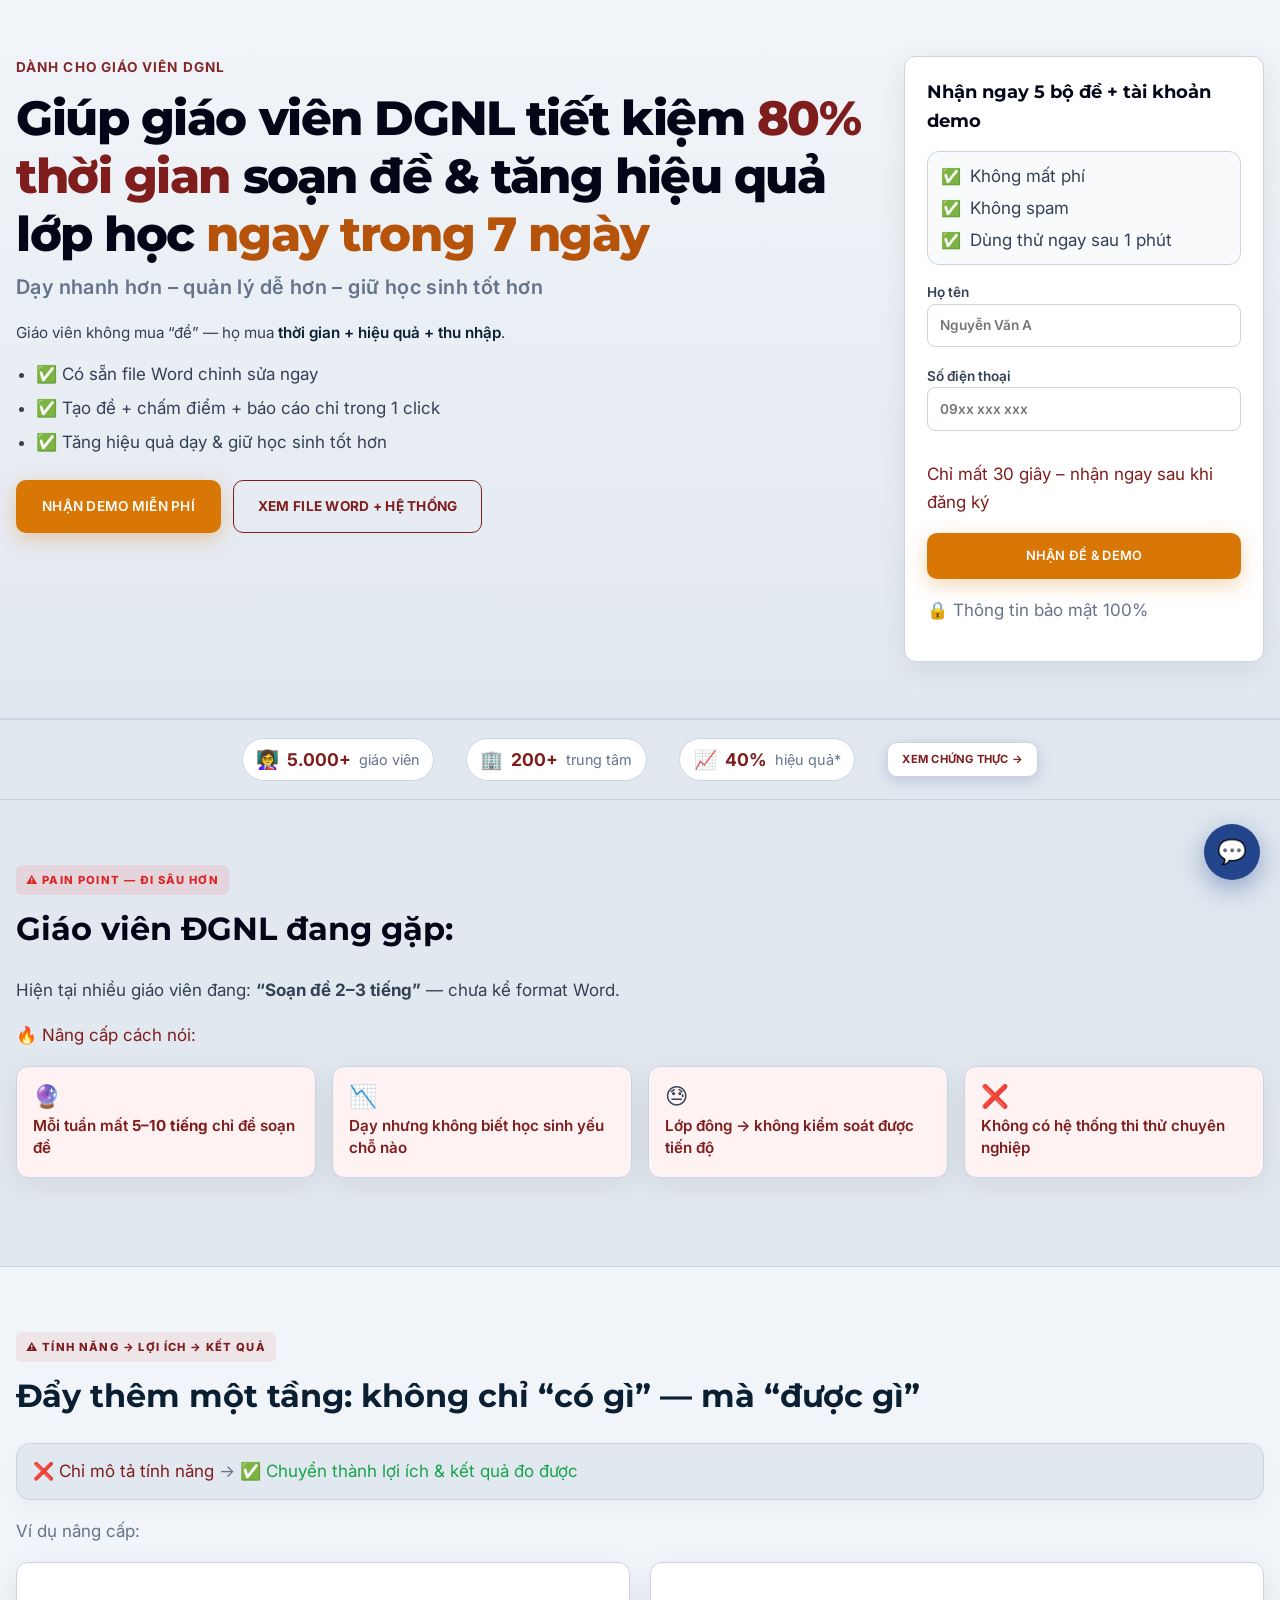
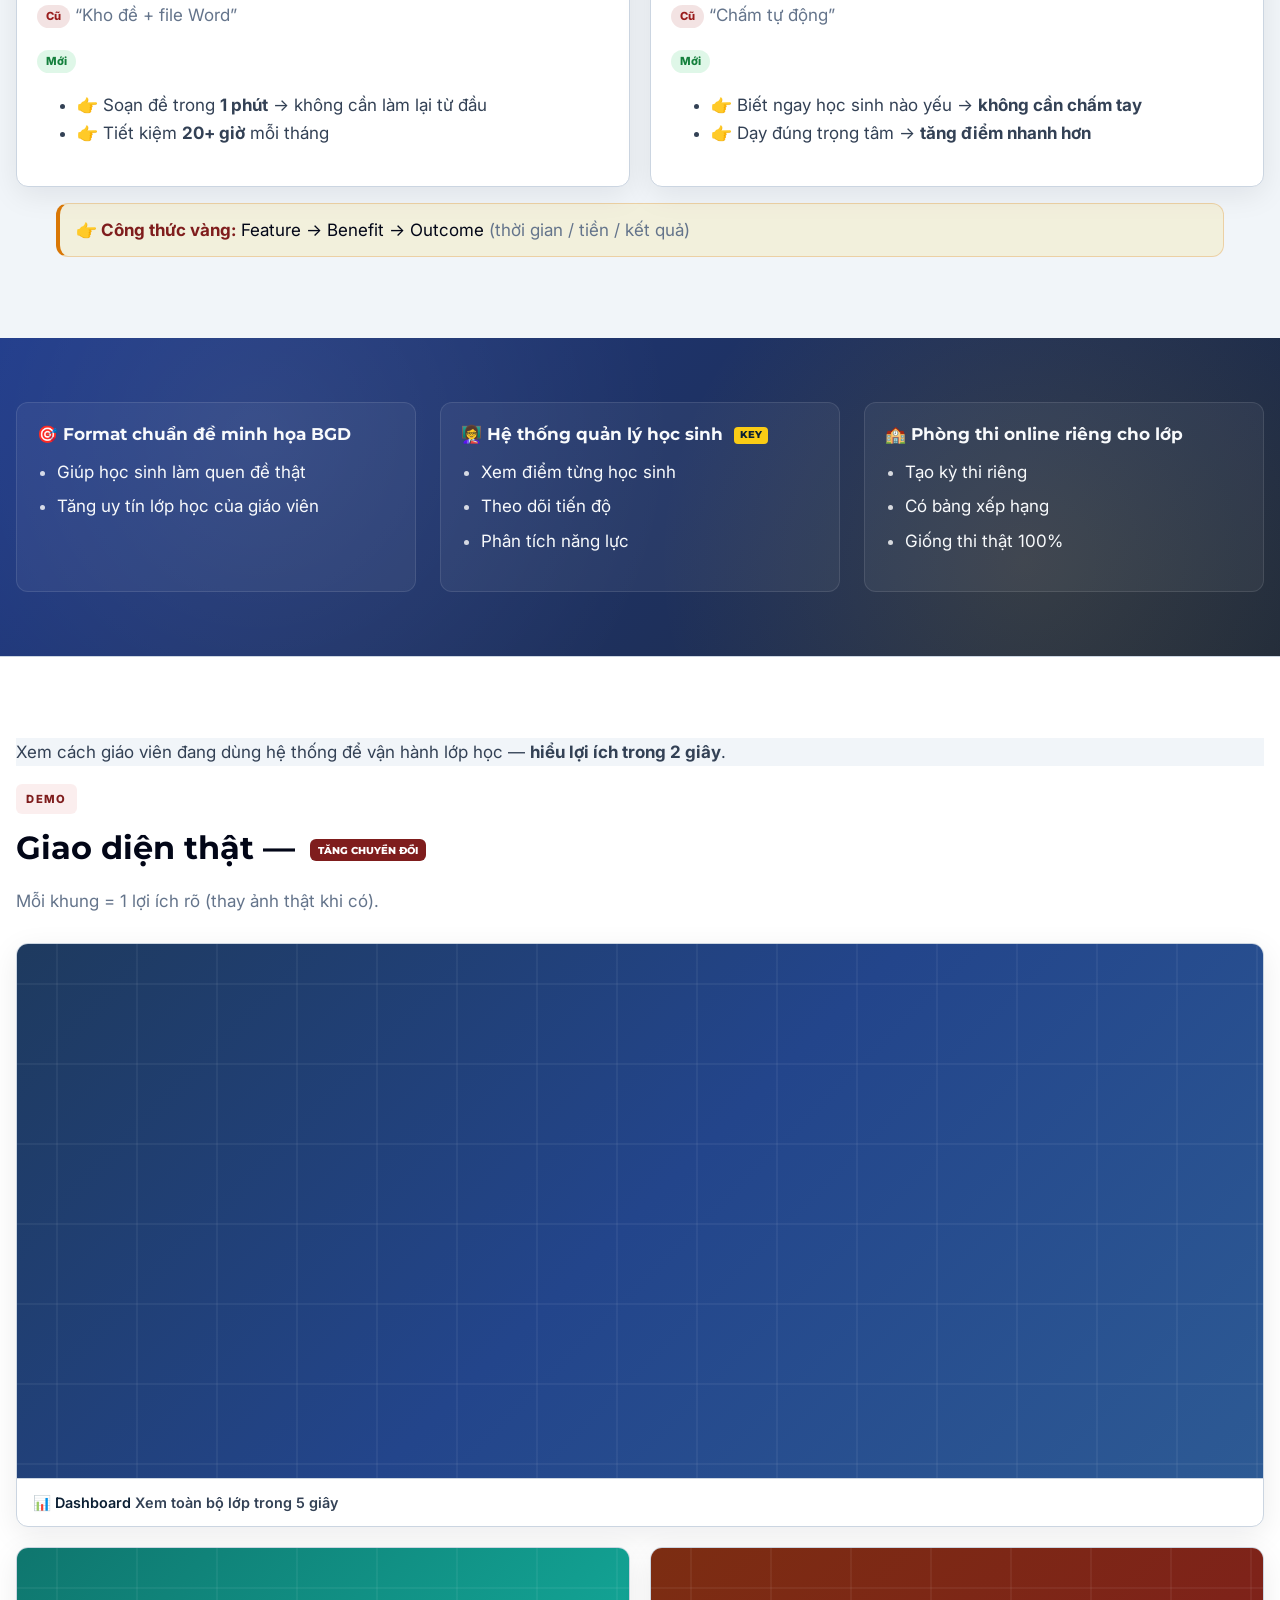
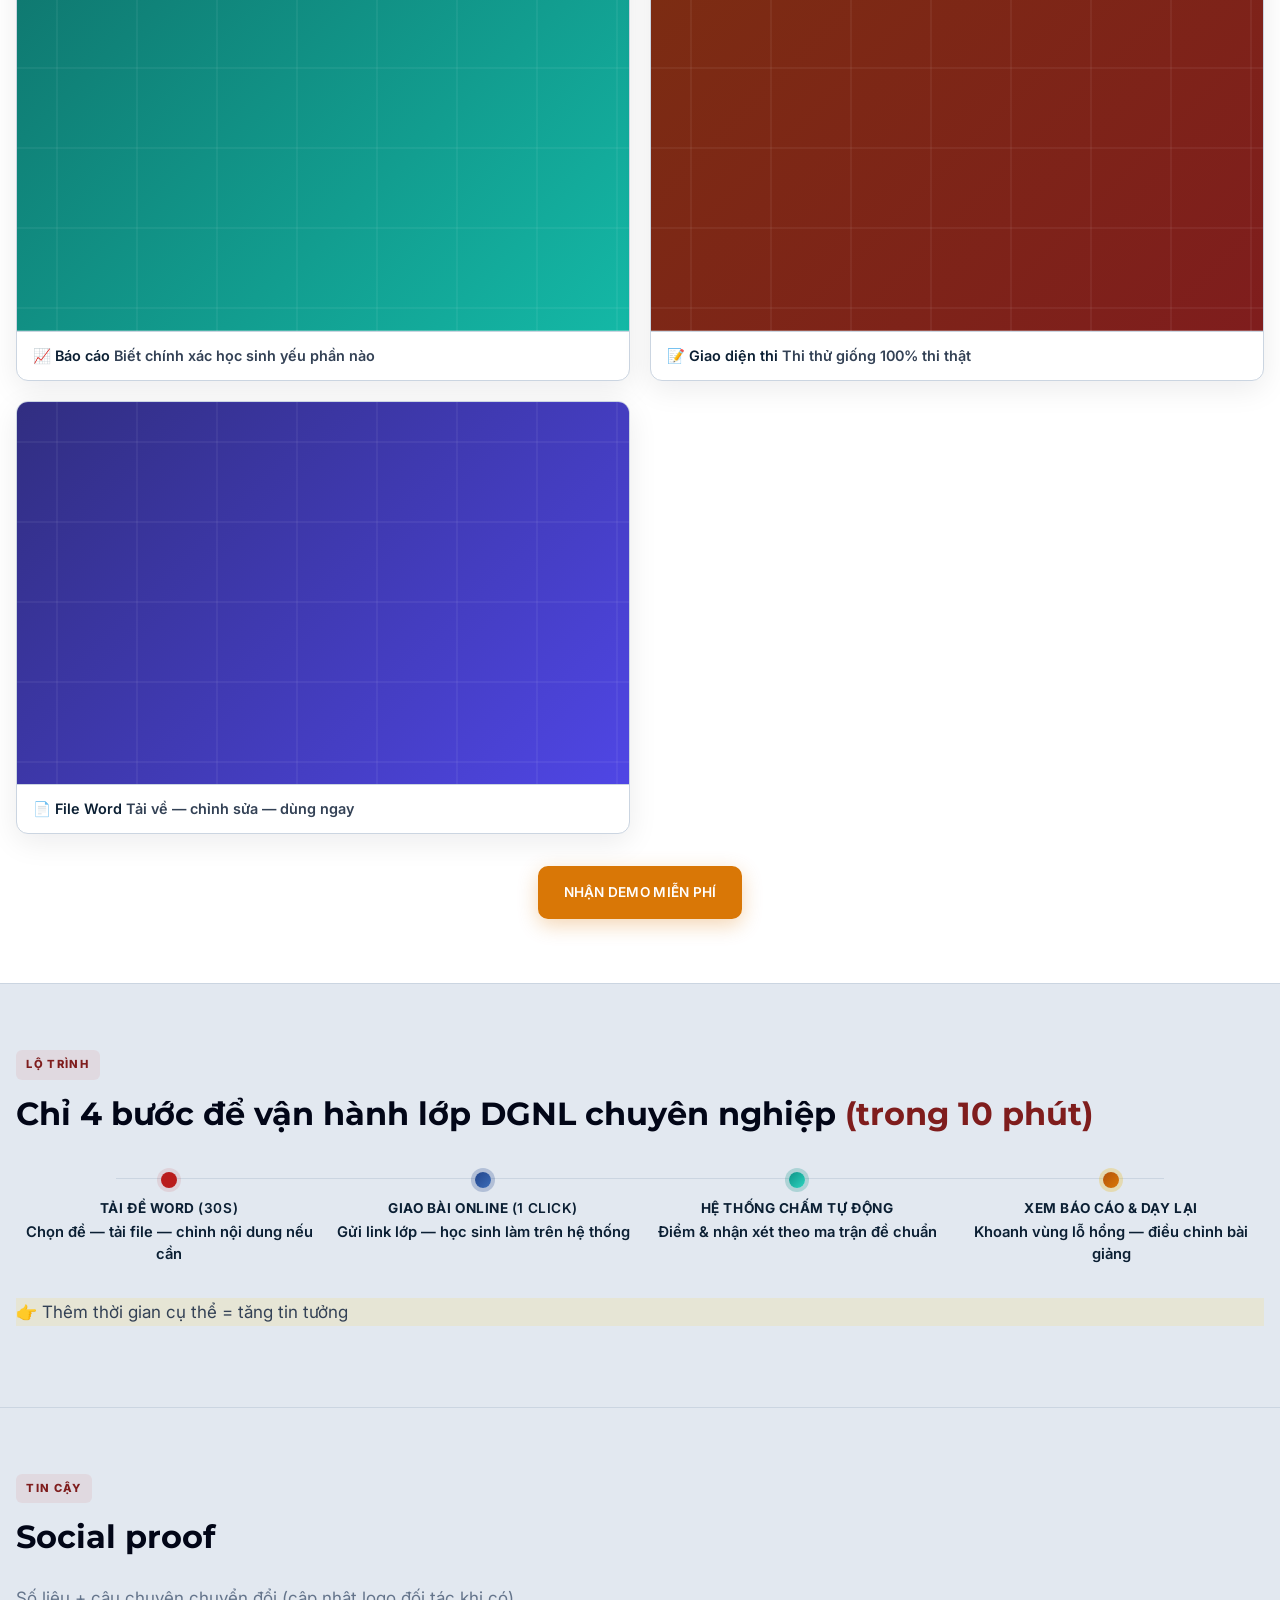
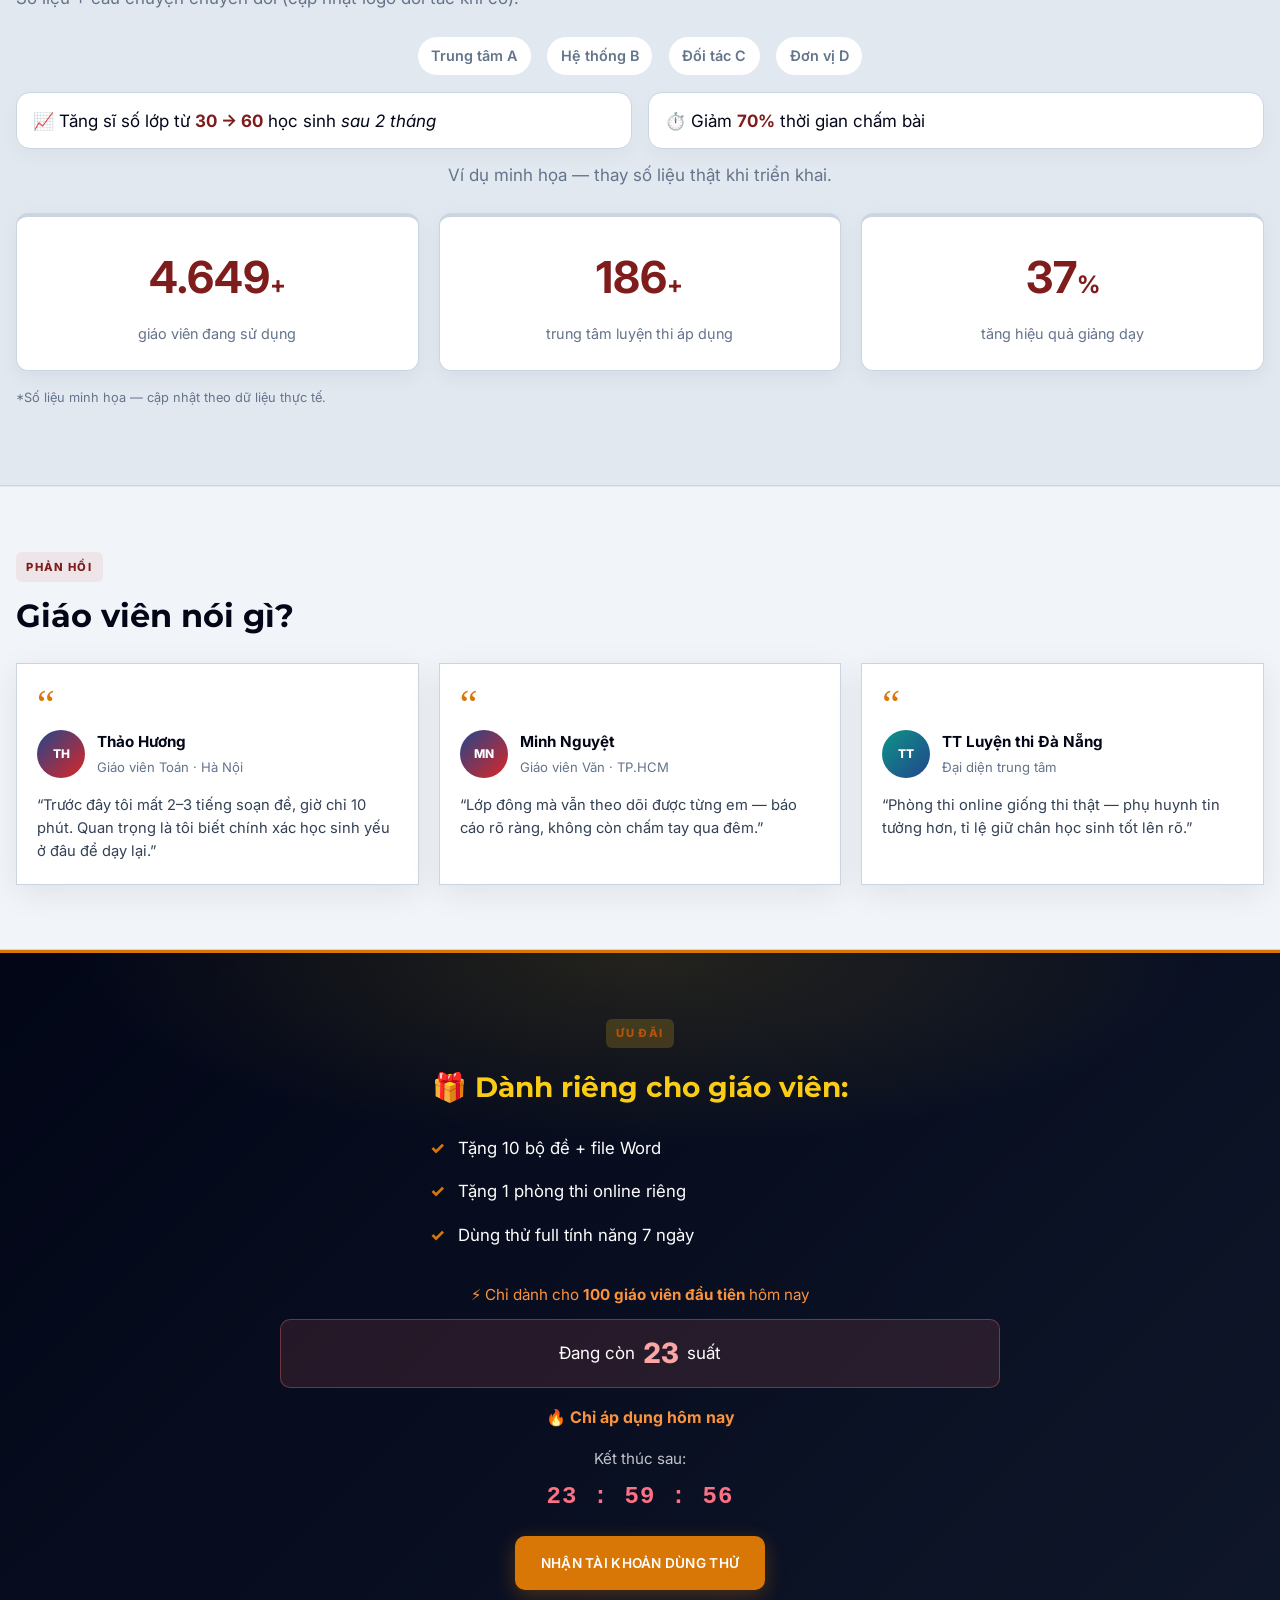
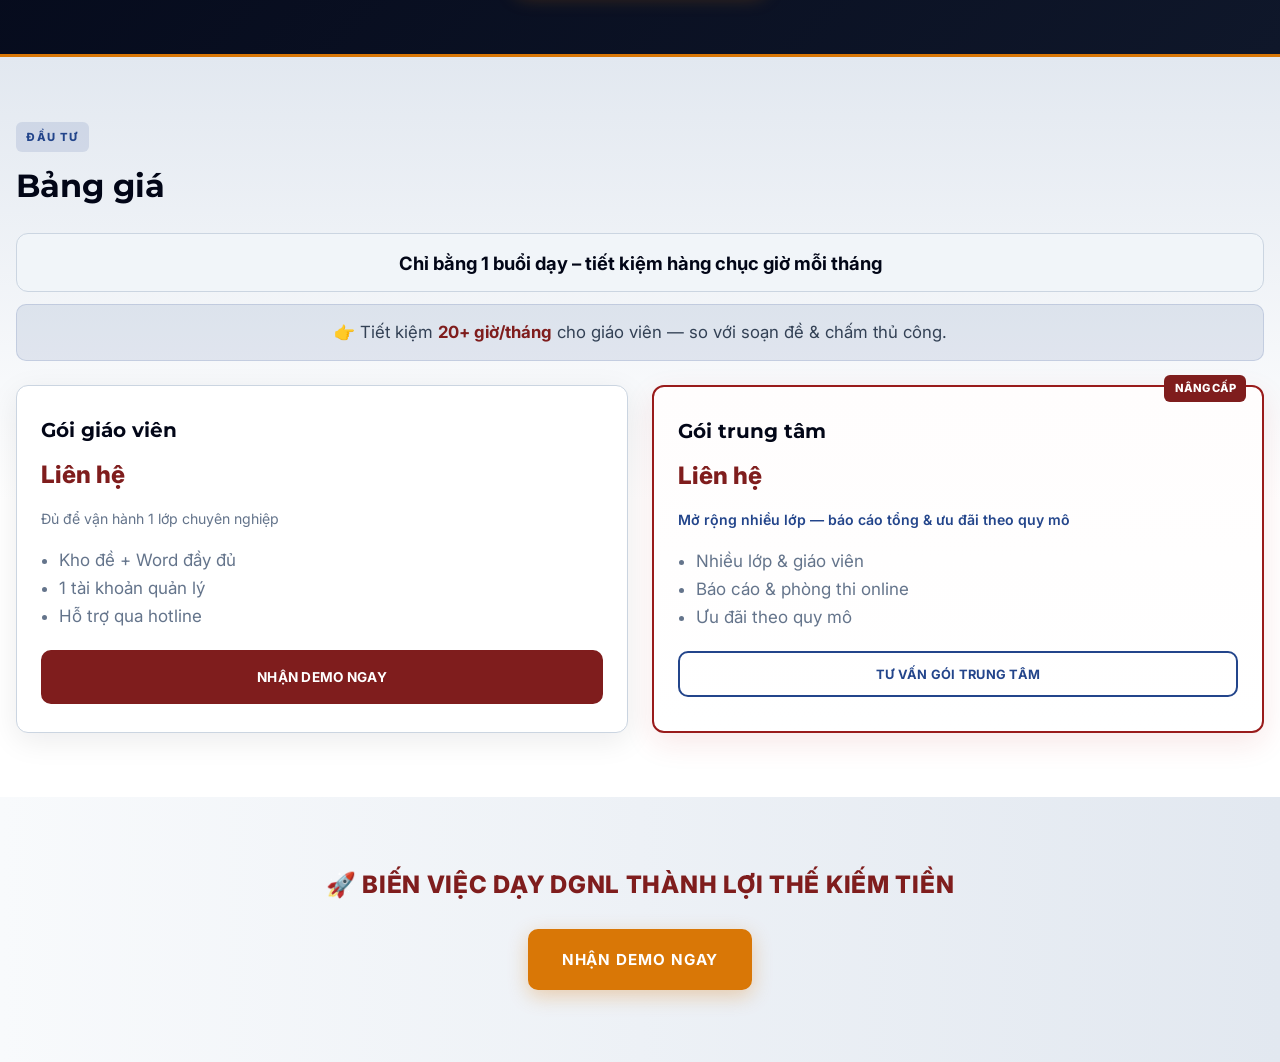
==== index.html @ 39d1b75c "first commit" ====
<!DOCTYPE html>
<html lang="vi">
<head>
  <meta charset="UTF-8" />
  <meta name="viewport" content="width=device-width, initial-scale=1.0" />
  <title>DGNL Pro — Tiết kiệm 80% thời gian soạn đề &amp; quản lý lớp</title>
  <link rel="preconnect" href="https://fonts.googleapis.com" />
  <link rel="preconnect" href="https://fonts.gstatic.com" crossorigin />
  <link href="https://fonts.googleapis.com/css2?family=Inter:ital,opsz,wght@0,14..32,400;0,14..32,500;0,14..32,600;0,14..32,700;0,14..32,800;1,14..32,400&family=Montserrat:ital,wght@0,600;0,700;0,800;1,600&display=swap" rel="stylesheet" />
  <link rel="stylesheet" href="styles.css" />
</head>
<body>
  <a class="skip-link" href="#main">Bỏ qua điều hướng</a>

  <main id="main">
    <!-- 1. Hero — light, premium -->
    <section class="hero hero--light" id="hero" aria-labelledby="hero-title">
      <div class="container hero-grid">
        <div class="hero-copy">
          <p class="eyebrow eyebrow-brand">Dành cho giáo viên DGNL</p>
          <h1 id="hero-title" class="hero-title">Giúp giáo viên DGNL tiết kiệm <span class="hero-hl-red">80% thời gian</span> soạn đề &amp; tăng hiệu quả lớp học <span class="hero-hl-yellow">ngay trong 7 ngày</span></h1>
          <p class="hero-subtitle">Dạy nhanh hơn – quản lý dễ hơn – giữ học sinh tốt hơn</p>
          <p class="hero-principle">Giáo viên không mua “đề” — họ mua <strong>thời gian + hiệu quả + thu nhập</strong>.</p>
          <ul class="hero-list hero-list-check">
            <li><span class="hero-li-ico" aria-hidden="true">✅</span> Có sẵn file Word chỉnh sửa ngay</li>
            <li><span class="hero-li-ico" aria-hidden="true">✅</span> Tạo đề + chấm điểm + báo cáo chỉ trong 1 click</li>
            <li><span class="hero-li-ico" aria-hidden="true">✅</span> Tăng hiệu quả dạy &amp; giữ học sinh tốt hơn</li>
          </ul>
          <div class="hero-cta">
            <button type="button" class="btn btn-cta-yellow btn-lg" data-open-modal>Nhận demo miễn phí</button>
            <a href="#demo" class="btn btn-outline-red btn-lg">Xem file Word + hệ thống</a>
          </div>
        </div>
        <aside class="hero-card hero-card-light" aria-label="Đăng ký nhận đề &amp; demo">
          <h2 class="hero-card-title">Nhận ngay 5 bộ đề + tài khoản demo</h2>
          <ul class="hero-form-trust" aria-label="Cam kết">
            <li><span aria-hidden="true">✅</span> Không mất phí</li>
            <li><span aria-hidden="true">✅</span> Không spam</li>
            <li><span aria-hidden="true">✅</span> Dùng thử ngay sau 1 phút</li>
          </ul>
          <form class="hero-form" id="heroForm">
            <label>Họ tên<input type="text" name="name" required placeholder="Nguyễn Văn A" autocomplete="name" /></label>
            <label>Số điện thoại<input type="tel" name="phone" required placeholder="09xx xxx xxx" autocomplete="tel" /></label>
            <p class="hero-form-micro">Chỉ mất 30 giây – nhận ngay sau khi đăng ký</p>
            <button type="submit" class="btn btn-cta-yellow btn-block">Nhận đề &amp; demo</button>
            <p class="hero-form-privacy"><span class="hero-lock" aria-hidden="true">🔒</span> Thông tin bảo mật 100%</p>
          </form>
        </aside>
      </div>
    </section>

    <!-- Stats bar -->
    <div class="stats-strip stats-strip-rich stats-strip--light">
      <div class="container stats-strip-inner">
        <div class="stats-strip-item"><span class="stats-ico" aria-hidden="true">👩‍🏫</span><strong>5.000+</strong> giáo viên</div>
        <div class="stats-strip-item"><span class="stats-ico" aria-hidden="true">🏢</span><strong>200+</strong> trung tâm</div>
        <div class="stats-strip-item"><span class="stats-ico" aria-hidden="true">📈</span><strong>40%</strong> hiệu quả*</div>
        <a href="#social" class="btn btn-sm btn-stats-cta">Xem chứng thực →</a>
      </div>
    </div>

    <!-- 2. Pain -->
    <section class="section section-pain section-pain--light" id="pain">
      <div class="container">
        <header class="section-head" data-reveal>
          <span class="section-kicker kicker-danger-light">⚠️ Pain point — đi sâu hơn</span>
          <h2 class="section-title">Giáo viên ĐGNL đang gặp:</h2>
        </header>
        <p class="pain-lead" data-reveal>Hiện tại nhiều giáo viên đang: <strong>“Soạn đề 2–3 tiếng”</strong> — chưa kể format Word.</p>
        <p class="pain-upgrade" data-reveal><span aria-hidden="true">🔥</span> Nâng cấp cách nói:</p>
        <div class="pain-grid">
          <article class="pain-card pain-card--warn" data-reveal>
            <span class="pain-emoji" aria-hidden="true">🔮</span>
            <p>Mỗi tuần mất <strong>5–10 tiếng</strong> chỉ để soạn đề</p>
          </article>
          <article class="pain-card pain-card--warn" data-reveal>
            <span class="pain-emoji" aria-hidden="true">📉</span>
            <p>Dạy nhưng không biết học sinh yếu chỗ nào</p>
          </article>
          <article class="pain-card pain-card--warn" data-reveal>
            <span class="pain-emoji" aria-hidden="true">😓</span>
            <p>Lớp đông → không kiểm soát được tiến độ</p>
          </article>
          <article class="pain-card pain-card--warn" data-reveal>
            <span class="pain-emoji" aria-hidden="true">❌</span>
            <p>Không có hệ thống thi thử chuyên nghiệp</p>
          </article>
        </div>
      </div>
    </section>

    <!-- 3. Solution — Feature → Benefit -->
    <section class="section section-solution section-solution--light" id="solution">
      <div class="container">
        <header class="section-head" data-reveal>
          <span class="section-kicker kicker-brand">⚠️ Tính năng → lợi ích → kết quả</span>
          <h2 class="section-title">Đẩy thêm một tầng: không chỉ “có gì” — mà “được gì”</h2>
        </header>
        <p class="mindset-bar" data-reveal>
          <span class="mindset-bad">❌ Chỉ mô tả tính năng</span>
          <span class="mindset-arrow">→</span>
          <span class="mindset-good">✅ Chuyển thành lợi ích &amp; kết quả đo được</span>
        </p>
        <p class="compare-examples-label" data-reveal>Ví dụ nâng cấp:</p>
        <div class="compare-grid">
          <article class="compare-card" data-reveal>
            <p class="compare-old"><span class="compare-tag">Cũ</span> “Kho đề + file Word”</p>
            <div class="compare-new-block">
              <p class="compare-new-title"><span class="compare-tag compare-tag--new">Mới</span></p>
              <ul class="compare-benefits">
                <li><span aria-hidden="true">👉</span> Soạn đề trong <strong>1 phút</strong> → không cần làm lại từ đầu</li>
                <li><span aria-hidden="true">👉</span> Tiết kiệm <strong>20+ giờ</strong> mỗi tháng</li>
              </ul>
            </div>
          </article>
          <article class="compare-card" data-reveal>
            <p class="compare-old"><span class="compare-tag">Cũ</span> “Chấm tự động”</p>
            <div class="compare-new-block">
              <p class="compare-new-title"><span class="compare-tag compare-tag--new">Mới</span></p>
              <ul class="compare-benefits">
                <li><span aria-hidden="true">👉</span> Biết ngay học sinh nào yếu → <strong>không cần chấm tay</strong></li>
                <li><span aria-hidden="true">👉</span> Dạy đúng trọng tâm → <strong>tăng điểm nhanh hơn</strong></li>
              </ul>
            </div>
          </article>
        </div>
        <blockquote class="golden-formula" data-reveal>
          <span class="golden-formula-label">👉 Công thức vàng:</span>
          Feature → Benefit → Outcome <span class="golden-formula-sub">(thời gian / tiền / kết quả)</span>
        </blockquote>
      </div>
    </section>

    <!-- Format BGD + Quản lý + Phòng thi -->
    <section class="section section-dark section-dark-mesh">
      <div class="container">
        <div class="three-col">
          <article class="info-block">
            <h2 class="info-block-title">🎯 Format chuẩn đề minh họa BGD</h2>
            <ul class="bullet-list bullet-light">
              <li>Giúp học sinh làm quen đề thật</li>
              <li>Tăng uy tín lớp học của giáo viên</li>
            </ul>
          </article>
          <article class="info-block info-block-key">
            <h2 class="info-block-title">👩‍🏫 Hệ thống quản lý học sinh <span class="badge">KEY</span></h2>
            <ul class="bullet-list bullet-light">
              <li>Xem điểm từng học sinh</li>
              <li>Theo dõi tiến độ</li>
              <li>Phân tích năng lực</li>
            </ul>
          </article>
          <article class="info-block">
            <h2 class="info-block-title">🏫 Phòng thi online riêng cho lớp</h2>
            <ul class="bullet-list bullet-light">
              <li>Tạo kỳ thi riêng</li>
              <li>Có bảng xếp hạng</li>
              <li>Giống thi thật 100%</li>
            </ul>
          </article>
        </div>
      </div>
    </section>

    <!-- Demo -->
    <section class="section section-demo section-demo--light" id="demo">
      <div class="container">
        <p class="demo-hook" data-reveal>Xem cách giáo viên đang dùng hệ thống để vận hành lớp học — <strong>hiểu lợi ích trong 2 giây</strong>.</p>
        <header class="section-head section-head-inline" data-reveal>
          <div>
            <span class="section-kicker kicker-brand">Demo</span>
            <h2 class="section-title">Giao diện thật — <span class="tag-important">Tăng chuyển đổi</span></h2>
            <p class="section-sub">Mỗi khung = 1 lợi ích rõ (thay ảnh thật khi có).</p>
          </div>
        </header>
        <div class="demo-grid demo-bento">
          <figure class="demo-figure demo-figure-wide" data-reveal>
            <div class="demo-placeholder demo-ph-1" role="img" aria-label="Dashboard"></div>
            <figcaption class="demo-cap">
              <span class="demo-cap-ico" aria-hidden="true">📊</span>
              <span class="demo-cap-title">Dashboard</span>
              <span class="demo-cap-desc">Xem toàn bộ lớp trong 5 giây</span>
            </figcaption>
          </figure>
          <figure class="demo-figure" data-reveal>
            <div class="demo-placeholder demo-ph-2" role="img" aria-label="Báo cáo"></div>
            <figcaption class="demo-cap">
              <span class="demo-cap-ico" aria-hidden="true">📈</span>
              <span class="demo-cap-title">Báo cáo</span>
              <span class="demo-cap-desc">Biết chính xác học sinh yếu phần nào</span>
            </figcaption>
          </figure>
          <figure class="demo-figure" data-reveal>
            <div class="demo-placeholder demo-ph-3" role="img" aria-label="Giao diện thi"></div>
            <figcaption class="demo-cap">
              <span class="demo-cap-ico" aria-hidden="true">📝</span>
              <span class="demo-cap-title">Giao diện thi</span>
              <span class="demo-cap-desc">Thi thử giống 100% thi thật</span>
            </figcaption>
          </figure>
          <figure class="demo-figure" data-reveal>
            <div class="demo-placeholder demo-ph-4" role="img" aria-label="File Word"></div>
            <figcaption class="demo-cap">
              <span class="demo-cap-ico" aria-hidden="true">📄</span>
              <span class="demo-cap-title">File Word</span>
              <span class="demo-cap-desc">Tải về — chỉnh sửa — dùng ngay</span>
            </figcaption>
          </figure>
        </div>
        <div class="section-cta-row">
          <button type="button" class="btn btn-cta-yellow btn-lg" data-open-modal>Nhận demo miễn phí</button>
        </div>
      </div>
    </section>

    <!-- Use case -->
    <section class="section section-usecase section-usecase--light" id="use-case">
      <div class="container">
        <header class="section-head" data-reveal>
          <span class="section-kicker kicker-brand">Lộ trình</span>
          <h2 class="section-title">Chỉ 4 bước để vận hành lớp DGNL chuyên nghiệp <span class="title-time">(trong 10 phút)</span></h2>
        </header>
        <div class="timeline timeline--compact" role="list">
          <div class="timeline-step" data-reveal>
            <span class="timeline-dot"></span>
            <div class="timeline-body">
              <strong>Tải đề Word <span class="time-badge">(30s)</span></strong>
              <span>Chọn đề — tải file — chỉnh nội dung nếu cần</span>
            </div>
          </div>
          <div class="timeline-step" data-reveal>
            <span class="timeline-dot"></span>
            <div class="timeline-body">
              <strong>Giao bài online <span class="time-badge">(1 click)</span></strong>
              <span>Gửi link lớp — học sinh làm trên hệ thống</span>
            </div>
          </div>
          <div class="timeline-step" data-reveal>
            <span class="timeline-dot"></span>
            <div class="timeline-body">
              <strong>Hệ thống chấm tự động</strong>
              <span>Điểm &amp; nhận xét theo ma trận đề chuẩn</span>
            </div>
          </div>
          <div class="timeline-step" data-reveal>
            <span class="timeline-dot"></span>
            <div class="timeline-body">
              <strong>Xem báo cáo &amp; dạy lại</strong>
              <span>Khoanh vùng lỗ hổng — điều chỉnh bài giảng</span>
            </div>
          </div>
        </div>
        <p class="usecase-tip" data-reveal><span aria-hidden="true">👉</span> Thêm thời gian cụ thể = tăng tin tưởng</p>
      </div>
    </section>

    <!-- Social proof -->
    <section class="section section-social section-social--light" id="social">
      <div class="container">
        <header class="section-head" data-reveal>
          <span class="section-kicker kicker-brand">Tin cậy</span>
          <h2 class="section-title">Social proof</h2>
        </header>
        <p class="section-sub" data-reveal>Số liệu + câu chuyện chuyển đổi (cập nhật logo đối tác khi có).</p>

        <div class="logo-strip" data-reveal aria-label="Đối tác minh họa">
          <span class="logo-pill">Trung tâm A</span>
          <span class="logo-pill">Hệ thống B</span>
          <span class="logo-pill">Đối tác C</span>
          <span class="logo-pill">Đơn vị D</span>
        </div>

        <div class="case-study-grid" data-reveal>
          <div class="case-study case-study--accent">
            <p class="case-study-main"><span aria-hidden="true">📈</span> Tăng sĩ số lớp từ <strong>30 → 60</strong> học sinh <em>sau 2 tháng</em></p>
          </div>
          <div class="case-study case-study--accent">
            <p class="case-study-main"><span aria-hidden="true">⏱️</span> Giảm <strong>70%</strong> thời gian chấm bài</p>
          </div>
        </div>
        <p class="case-study-sub case-study-sub--solo">Ví dụ minh họa — thay số liệu thật khi triển khai.</p>

        <div class="stat-cards">
          <div class="stat-card stat-card-a" data-reveal>
            <span class="stat-number" data-count="5000">0</span><span class="stat-suffix">+</span>
            <p>giáo viên đang sử dụng</p>
          </div>
          <div class="stat-card stat-card-b" data-reveal>
            <span class="stat-number" data-count="200">0</span><span class="stat-suffix">+</span>
            <p>trung tâm luyện thi áp dụng</p>
          </div>
          <div class="stat-card stat-card-c" data-reveal>
            <span class="stat-number" data-count="40">0</span><span class="stat-suffix">%</span>
            <p>tăng hiệu quả giảng dạy</p>
          </div>
        </div>
        <p class="fine-print">*Số liệu minh họa — cập nhật theo dữ liệu thực tế.</p>
      </div>
    </section>

    <!-- Testimonials -->
    <section class="section section-testimonial section-testimonial--light" id="testimonials" aria-labelledby="testimonial-heading">
      <div class="container">
        <header class="section-head" data-reveal>
          <span class="section-kicker kicker-brand">Phản hồi</span>
          <h2 class="section-title" id="testimonial-heading">Giáo viên nói gì?</h2>
        </header>
        <div class="testimonial-grid">
          <blockquote class="testimonial-card" data-reveal>
            <div class="testimonial-head">
              <div class="testimonial-avatar" aria-hidden="true">TH</div>
              <div>
                <cite class="testimonial-name">Thảo Hương</cite>
                <p class="testimonial-meta">Giáo viên Toán · Hà Nội</p>
              </div>
            </div>
            <p class="testimonial-quote">“Trước đây tôi mất 2–3 tiếng soạn đề, giờ chỉ 10 phút. Quan trọng là tôi biết chính xác học sinh yếu ở đâu để dạy lại.”</p>
          </blockquote>
          <blockquote class="testimonial-card" data-reveal>
            <div class="testimonial-head">
              <div class="testimonial-avatar" aria-hidden="true">MN</div>
              <div>
                <cite class="testimonial-name">Minh Nguyệt</cite>
                <p class="testimonial-meta">Giáo viên Văn · TP.HCM</p>
              </div>
            </div>
            <p class="testimonial-quote">“Lớp đông mà vẫn theo dõi được từng em — báo cáo rõ ràng, không còn chấm tay qua đêm.”</p>
          </blockquote>
          <blockquote class="testimonial-card" data-reveal>
            <div class="testimonial-head">
              <div class="testimonial-avatar testimonial-avatar--org" aria-hidden="true">TT</div>
              <div>
                <cite class="testimonial-name">TT Luyện thi Đà Nẵng</cite>
                <p class="testimonial-meta">Đại diện trung tâm</p>
              </div>
            </div>
            <p class="testimonial-quote">“Phòng thi online giống thi thật — phụ huynh tin tưởng hơn, tỉ lệ giữ chân học sinh tốt lên rõ.”</p>
          </blockquote>
        </div>
      </div>
    </section>

    <!-- Offer -->
    <section class="section offer-block offer-block--contrast" id="offer">
      <div class="container narrow">
        <header class="section-head section-head-center" data-reveal>
          <span class="section-kicker kicker-gold">Ưu đãi</span>
        </header>
        <h2 class="offer-title">🎁 Dành riêng cho giáo viên:</h2>
        <ul class="offer-list">
          <li>Tặng 10 bộ đề + file Word</li>
          <li>Tặng 1 phòng thi online riêng</li>
          <li>Dùng thử full tính năng 7 ngày</li>
        </ul>
        <p class="offer-scarcity" data-reveal><span aria-hidden="true">⚡</span> Chỉ dành cho <strong>100 giáo viên đầu tiên</strong> hôm nay</p>
        <div class="offer-slots" data-reveal>
          <span class="offer-slots-label">Đang còn</span>
          <span class="offer-slots-num" id="offerSlots">23</span>
          <span class="offer-slots-label">suất</span>
        </div>
        <p class="offer-urgent" data-reveal><span aria-hidden="true">🔥</span> Chỉ áp dụng hôm nay</p>
        <div class="countdown" aria-live="polite">
          <span class="countdown-label">Kết thúc sau:</span>
          <span class="countdown-digits" id="countdown">-- : -- : --</span>
        </div>
        <button type="button" class="btn btn-cta-yellow btn-lg" data-open-modal>Nhận tài khoản dùng thử</button>
      </div>
    </section>

    <!-- Pricing -->
    <section class="section section-pricing" id="pricing">
      <div class="container">
        <header class="section-head" data-reveal>
          <span class="section-kicker kicker-blue">Đầu tư</span>
          <h2 class="section-title">Bảng giá</h2>
        </header>
        <p class="pricing-promo" data-reveal>Chỉ bằng <strong>1 buổi dạy</strong> – tiết kiệm <strong>hàng chục giờ</strong> mỗi tháng</p>
        <p class="pricing-value-prop" data-reveal><span aria-hidden="true">👉</span> Tiết kiệm <strong>20+ giờ/tháng</strong> cho giáo viên — so với soạn đề &amp; chấm thủ công.</p>
        <div class="pricing-grid">
          <article class="pricing-card pricing-card-teacher" data-reveal>
            <h3>Gói giáo viên</h3>
            <p class="pricing-price">Liên hệ</p>
            <p class="pricing-hint">Đủ để vận hành 1 lớp chuyên nghiệp</p>
            <ul class="pricing-features">
              <li>Kho đề + Word đầy đủ</li>
              <li>1 tài khoản quản lý</li>
              <li>Hỗ trợ qua hotline</li>
            </ul>
            <button type="button" class="btn btn-primary btn-block btn-pricing-cta" data-open-modal>Nhận demo ngay</button>
          </article>
          <article class="pricing-card pricing-card-featured" data-reveal>
            <span class="pricing-badge">Nâng cấp</span>
            <h3>Gói trung tâm</h3>
            <p class="pricing-price">Liên hệ</p>
            <p class="pricing-hint pricing-hint--upsell">Mở rộng nhiều lớp — báo cáo tổng &amp; ưu đãi theo quy mô</p>
            <ul class="pricing-features">
              <li>Nhiều lớp &amp; giáo viên</li>
              <li>Báo cáo &amp; phòng thi online</li>
              <li>Ưu đãi theo quy mô</li>
            </ul>
            <button type="button" class="btn btn-outline btn-block btn-pricing-upsell" data-open-modal>Tư vấn gói trung tâm</button>
          </article>
        </div>
      </div>
    </section>

    <!-- Final CTA -->
    <section class="section cta-final" id="cta-final">
      <div class="cta-final-inner">
        <div class="container narrow cta-final-content" data-reveal>
          <p class="cta-final-slogan">🚀 Biến việc dạy DGNL thành lợi thế kiếm tiền</p>
          <button type="button" class="btn btn-cta-final btn-xl" data-open-modal>Nhận demo ngay</button>
        </div>
      </div>
    </section>
  </main>

  <a href="#hero" class="fab-chat" aria-label="Chat hỗ trợ">💬</a>

  <!-- Modal -->
  <div class="modal-backdrop" id="modalBackdrop" hidden>
    <div class="modal" role="dialog" aria-modal="true" aria-labelledby="modalTitle">
      <button type="button" class="modal-close" id="modalClose" aria-label="Đóng">×</button>
      <h2 id="modalTitle">Đăng ký nhận demo</h2>
      <p class="modal-lead">Để lại thông tin — chúng tôi gửi tài khoản dùng thử &amp; 5 đề mẫu.</p>
      <form class="modal-form" id="modalForm">
        <label>Họ tên<input type="text" name="name" required /></label>
        <label>Số điện thoại<input type="tel" name="phone" required /></label>
        <label>Email<input type="email" name="email" autocomplete="email" /></label>
        <button type="submit" class="btn btn-primary btn-block">Gửi đăng ký</button>
      </form>
    </div>
  </div>

  <script src="script.js"></script>
  <noscript>
    <style>
      [data-reveal] { opacity: 1 !important; transform: none !important; }
    </style>
  </noscript>
</body>
</html>
---- styles.css ----
/* Light theme — bảng màu chuẩn */
:root {
  --red: #7f1d1d;
  --red-dark: #991b1b;
  --red-light: #dc2626;
  --red-accent: #dc2626;
  --blue: #23458b;
  --blue-dark: #1a3569;
  --gold: #d97706;
  --gold-dark: #b45309;
  --white: #ffffff;
  --bg: #ffffff;
  --bg-soft: #f1f5f9;
  --bg-alt: #e2e8f0;
  --border: #cbd5e1;
  --text-title: #020617;
  --text-body: #334155;
  --text-muted: #64748b;
  --gray-50: #f1f5f9;
  --gray-100: #cbd5e1;
  --gray-600: #64748b;
  --gray-800: #334155;
  --black: #0f172a;
  --green: #16a34a;
  --teal: #0d9488;
  --purple: #7c3aed;
  --container: min(1320px, 100% - 2rem);
  --font: "Inter", system-ui, sans-serif;
  --font-heading: "Montserrat", "Inter", system-ui, sans-serif;
  --radius: 12px;
  --shadow: 0 8px 30px rgba(2, 6, 23, 0.08);
  --shadow-lg: 0 20px 50px rgba(2, 6, 23, 0.12);
  --shadow-featured: 0 10px 30px rgba(185, 28, 28, 0.1);
}

*,
*::before,
*::after {
  box-sizing: border-box;
}

html {
  scroll-behavior: smooth;
}

body {
  margin: 0;
  font-family: var(--font);
  font-size: 1.0625rem;
  line-height: 1.65;
  color: var(--text-body);
  background-color: var(--bg-soft);
  background-image: linear-gradient(180deg, var(--bg) 0%, var(--bg-soft) 100%);
}

h1,
h2,
h3,
.hero-title,
.section-title {
  font-family: var(--font-heading);
  color: var(--text-title);
}

img {
  max-width: 100%;
  height: auto;
  display: block;
}

a {
  color: var(--blue);
}

.skip-link {
  position: absolute;
  left: -9999px;
  z-index: 9999;
  padding: 0.5rem 1rem;
  background: var(--white);
  color: var(--blue);
}

.skip-link:focus {
  left: 1rem;
  top: 1rem;
}

.container {
  width: var(--container);
  margin-inline: auto;
}

.narrow {
  max-width: 720px;
  margin-inline: auto;
}

.muted {
  color: var(--text-muted);
  font-weight: 400;
}

/* Header */
.site-header {
  position: sticky;
  top: 0;
  z-index: 100;
  background: rgba(245, 247, 250, 0.86);
  backdrop-filter: blur(12px);
  -webkit-backdrop-filter: blur(12px);
  border-bottom: 1px solid rgba(35, 69, 139, 0.08);
  box-shadow: 0 4px 24px rgba(15, 23, 42, 0.06);
}

.header-inner {
  display: flex;
  align-items: center;
  justify-content: space-between;
  gap: 1rem;
  padding: 0.75rem 0;
  flex-wrap: wrap;
}

.logo {
  font-weight: 800;
  font-size: 1.25rem;
  color: var(--blue);
  text-decoration: none;
}

.logo-accent {
  color: var(--red);
}

.nav {
  position: relative;
}

.nav-toggle {
  display: none;
  padding: 0.5rem 0.75rem;
  font: inherit;
  font-weight: 600;
  border: 1px solid var(--gray-100);
  border-radius: 8px;
  background: var(--white);
  cursor: pointer;
}

.nav-list {
  display: flex;
  gap: 1.25rem;
  list-style: none;
  margin: 0;
  padding: 0;
}

.nav-list a {
  text-decoration: none;
  font-weight: 600;
  color: var(--gray-800);
}

.nav-list a:hover {
  color: var(--red);
}

.header-phone {
  font-weight: 700;
  color: var(--green);
  text-decoration: none;
  white-space: nowrap;
}

@media (max-width: 768px) {
  .nav-toggle {
    display: block;
  }

  .nav-list {
    display: none;
    position: absolute;
    right: 0;
    top: 100%;
    margin-top: 0.5rem;
    flex-direction: column;
    background: var(--white);
    border: 1px solid var(--gray-100);
    border-radius: var(--radius);
    padding: 0.75rem 1rem;
    min-width: 200px;
    box-shadow: var(--shadow);
  }

  .nav-list.is-open {
    display: flex;
  }

  .header-phone {
    font-size: 0.9rem;
  }
}

/* Hero — nền chi tiết do .hero--light */
.hero {
  position: relative;
  overflow: hidden;
}

.hero-pattern {
  position: absolute;
  inset: 0;
  opacity: 0.15;
  background-image: repeating-linear-gradient(
    -45deg,
    transparent,
    transparent 8px,
    rgba(255, 255, 255, 0.06) 8px,
    rgba(255, 255, 255, 0.06) 16px
  );
  pointer-events: none;
}

.hero-glow {
  position: absolute;
  border-radius: 50%;
  filter: blur(80px);
  pointer-events: none;
  opacity: 0.45;
}

.hero-glow-1 {
  width: min(420px, 70vw);
  height: min(420px, 70vw);
  top: -120px;
  right: -80px;
  background: rgba(255, 200, 100, 0.35);
}

.hero-glow-2 {
  width: min(320px, 50vw);
  height: min(320px, 50vw);
  bottom: -60px;
  left: -40px;
  background: rgba(35, 69, 139, 0.5);
}

.hero-grid {
  position: relative;
  display: grid;
  grid-template-columns: 1fr minmax(280px, 360px);
  gap: 2rem;
  align-items: start;
}

@media (max-width: 900px) {
  .hero-grid {
    grid-template-columns: 1fr;
  }
}

.eyebrow {
  font-size: 0.85rem;
  text-transform: uppercase;
  letter-spacing: 0.06em;
  opacity: 0.95;
  margin: 0 0 0.75rem;
}

.hero-title {
  margin: 0 0 0.5rem;
  font-size: clamp(1.35rem, 3.5vw, 1.85rem);
  line-height: 1.25;
  font-weight: 800;
}

.hero-kicker {
  margin: 0 0 1rem;
  font-size: 0.9rem;
  opacity: 0.9;
}

.hero-list {
  margin: 0 0 1.5rem;
  padding-left: 1.25rem;
}

.hero-list li {
  margin-bottom: 0.35rem;
}

.hero-cta {
  display: flex;
  flex-wrap: wrap;
  gap: 0.75rem;
}

.hero-card {
  background: var(--white);
  color: var(--gray-800);
  border-radius: calc(var(--radius) + 4px);
  padding: 1.25rem 1.35rem;
  box-shadow: var(--shadow-lg);
  border: 1px solid rgba(255, 255, 255, 0.6);
}

.hero-card-accent {
  position: relative;
  overflow: hidden;
}

.hero-card-accent::before {
  content: "";
  position: absolute;
  inset: 0;
  border-radius: inherit;
  padding: 2px;
  background: linear-gradient(135deg, rgba(232, 185, 35, 0.7), var(--blue), var(--red-light));
  -webkit-mask: linear-gradient(#fff 0 0) content-box, linear-gradient(#fff 0 0);
  mask: linear-gradient(#fff 0 0) content-box, linear-gradient(#fff 0 0);
  -webkit-mask-composite: xor;
  mask-composite: exclude;
  pointer-events: none;
}

.hero-card-title {
  margin: 0 0 1rem;
  font-size: 1.1rem;
  color: var(--blue);
}

.hero-form label {
  display: block;
  font-size: 0.85rem;
  font-weight: 600;
  margin-bottom: 0.35rem;
}

.hero-form input[type="text"],
.hero-form input[type="tel"] {
  width: 100%;
  padding: 0.6rem 0.75rem;
  margin-bottom: 0.75rem;
  border: 1px solid var(--gray-100);
  border-radius: 8px;
  font: inherit;
}

.checkbox-row {
  display: flex;
  align-items: flex-start;
  gap: 0.5rem;
  font-weight: 400;
  font-size: 0.8rem;
  margin-bottom: 1rem;
}

.checkbox-row input {
  margin-top: 0.2rem;
}

/* Buttons */
.btn {
  display: inline-flex;
  align-items: center;
  justify-content: center;
  padding: 0.65rem 1.25rem;
  font: inherit;
  font-weight: 700;
  text-decoration: none;
  border-radius: 10px;
  border: 2px solid transparent;
  cursor: pointer;
  text-transform: uppercase;
  letter-spacing: 0.02em;
  font-size: 0.8rem;
  transition: transform 0.15s ease, box-shadow 0.2s ease, background 0.2s ease;
}

.btn:active {
  transform: scale(0.98);
}

.btn-primary {
  background: var(--red);
  color: var(--white);
  border-color: var(--red);
}

.btn-primary:hover {
  background: var(--red-light);
  border-color: var(--red-light);
  box-shadow: 0 8px 24px rgba(161, 30, 34, 0.35);
}

.btn-outline-light {
  background: transparent;
  color: var(--white);
  border-color: rgba(255, 255, 255, 0.85);
}

.btn-outline-light:hover {
  background: rgba(255, 255, 255, 0.12);
}

.btn-outline-dark {
  background: transparent;
  color: var(--gray-800);
  border-color: var(--gray-800);
}

.btn-outline-dark:hover {
  background: var(--gray-800);
  color: var(--white);
}

.btn-stats-cta {
  background: var(--white);
  color: var(--blue);
  border-color: transparent;
  box-shadow: 0 4px 14px rgba(35, 69, 139, 0.2);
}

.btn-stats-cta:hover {
  background: var(--blue);
  color: var(--white);
  box-shadow: var(--shadow-lg);
}

.btn-outline {
  background: transparent;
  color: var(--red);
  border-color: var(--red);
}

.btn-outline:hover {
  background: rgba(161, 30, 34, 0.08);
}

.btn-gold {
  background: linear-gradient(180deg, var(--gold) 0%, var(--gold-dark) 100%);
  color: var(--black);
  border-color: var(--gold-dark);
  text-shadow: 0 1px 0 rgba(255, 255, 255, 0.25);
}

.btn-gold:hover {
  filter: brightness(1.05);
  box-shadow: 0 8px 24px rgba(232, 185, 35, 0.4);
}

.btn-lg {
  padding: 0.85rem 1.5rem;
  font-size: 0.85rem;
}

.btn-xl {
  padding: 1rem 2rem;
  font-size: 0.95rem;
}

.btn-sm {
  padding: 0.45rem 0.9rem;
  font-size: 0.7rem;
}

.btn-block {
  width: 100%;
}

/* Stats strip */
.stats-strip {
  background: linear-gradient(90deg, #ffffff 0%, var(--bg-soft) 35%, rgba(239, 68, 68, 0.05) 70%, #ffffff 100%);
  border-bottom: 1px solid rgba(35, 69, 139, 0.1);
  border-top: 1px solid rgba(161, 30, 34, 0.08);
}

.stats-strip-rich .stats-strip-inner {
  padding: 1.15rem 0;
}

.stats-strip-inner {
  display: flex;
  flex-wrap: wrap;
  align-items: center;
  justify-content: center;
  gap: 1rem 2rem;
  padding: 1rem 0;
  font-size: 0.9rem;
}

.stats-strip-item {
  display: inline-flex;
  align-items: center;
  gap: 0.5rem;
  padding: 0.35rem 0.85rem;
  background: rgba(255, 255, 255, 0.85);
  border-radius: 999px;
  border: 1px solid rgba(35, 69, 139, 0.1);
  box-shadow: 0 2px 8px rgba(15, 23, 42, 0.05);
}

.stats-ico {
  font-size: 1.15rem;
  line-height: 1;
}

.stats-strip-item strong {
  color: var(--red);
  font-size: 1.1rem;
}

/* Sections */
.section {
  padding: clamp(2.5rem, 5vw, 4rem) 0;
}

.section-alt {
  background: transparent;
}

.section-pain {
  background: linear-gradient(180deg, rgba(161, 30, 34, 0.06) 0%, transparent 55%), var(--white);
  border-block: 1px solid rgba(161, 30, 34, 0.1);
}

.section-solution {
  background: radial-gradient(ellipse 70% 60% at 100% 0%, rgba(14, 165, 233, 0.08), transparent), var(--white);
}

.section-demo {
  background: linear-gradient(180deg, #ffffff 0%, var(--bg-soft) 100%);
}

.section-usecase {
  background: linear-gradient(135deg, var(--bg-soft) 0%, var(--bg-alt) 55%, var(--bg-soft) 100%);
}

.section-social {
  background: radial-gradient(ellipse 90% 80% at 50% 0%, rgba(35, 69, 139, 0.08), transparent 55%), var(--bg-alt);
}

.section-pricing {
  background: linear-gradient(180deg, var(--bg-alt) 0%, #ffffff 60%);
}

.section-dark {
  background: linear-gradient(135deg, #1e3a8a, #1e293b);
  color: #f8fafc;
}

.section-dark-mesh {
  position: relative;
  overflow: hidden;
}

.section-dark-mesh::before {
  content: "";
  position: absolute;
  inset: 0;
  background-image: radial-gradient(circle at 20% 30%, rgba(255, 255, 255, 0.08) 0%, transparent 40%),
    radial-gradient(circle at 80% 70%, rgba(232, 185, 35, 0.12) 0%, transparent 35%);
  pointer-events: none;
}

.section-dark-mesh .container {
  position: relative;
  z-index: 1;
}

.section-head {
  margin-bottom: 1.25rem;
}

.section-head-inline {
  margin-bottom: 1.75rem;
}

.section-head-center {
  text-align: center;
}

.offer-block .section-head-center {
  margin-bottom: 0.5rem;
}

.section-kicker {
  display: inline-block;
  font-size: 0.7rem;
  font-weight: 800;
  letter-spacing: 0.12em;
  text-transform: uppercase;
  color: var(--red);
  background: rgba(161, 30, 34, 0.1);
  padding: 0.35rem 0.65rem;
  border-radius: 6px;
  margin-bottom: 0.5rem;
}

.kicker-green {
  color: var(--green);
  background: rgba(46, 125, 74, 0.12);
}

.kicker-red {
  color: var(--red);
  background: rgba(161, 30, 34, 0.12);
}

.kicker-gold {
  color: #b45309;
  background: rgba(232, 185, 35, 0.2);
}

.kicker-blue {
  color: var(--blue);
  background: rgba(35, 69, 139, 0.12);
}

.section-title {
  margin: 0 0 0.75rem;
  font-size: clamp(1.75rem, 3vw, 2rem);
  color: var(--text-title);
}

.section-dark .section-title {
  color: #f8fafc;
}

/* Dark section: override global h1/h2/h3 color */
.section-dark h1,
.section-dark h2,
.section-dark h3 {
  color: #f8fafc;
}

.section-sub {
  margin: 0 0 1.5rem;
  color: var(--text-muted);
}

.section-dark .section-sub {
  color: rgba(255, 255, 255, 0.85);
}

.tag-important {
  display: inline-block;
  margin-left: 0.35rem;
  padding: 0.15rem 0.5rem;
  font-size: 0.65rem;
  font-weight: 800;
  text-transform: uppercase;
  vertical-align: middle;
  background: var(--red);
  color: var(--white);
  border-radius: 6px;
}

.lead {
  font-size: 1.05rem;
  font-weight: 600;
  margin: 0 0 1rem;
}

.bullet-list {
  margin: 0 0 1rem;
  padding-left: 1.25rem;
}

.bullet-list li {
  margin-bottom: 0.4rem;
}

.bullet-light li::marker {
  color: rgba(255, 255, 255, 0.8);
}

.note {
  font-size: 0.95rem;
  color: var(--gray-600);
  font-style: italic;
}

.lead-pain {
  color: var(--red-dark);
  font-size: 1.15rem;
}

.pain-grid {
  display: grid;
  grid-template-columns: repeat(auto-fit, minmax(220px, 1fr));
  gap: 1rem;
  margin-bottom: 1.5rem;
}

.pain-card {
  position: relative;
  padding: 1.1rem 1rem 1.1rem 3.25rem;
  background: var(--white);
  border-radius: var(--radius);
  border-left: 4px solid var(--red);
  box-shadow: 0 4px 20px rgba(161, 30, 34, 0.1);
  transition: transform 0.2s ease, box-shadow 0.2s ease;
}

.pain-card:hover {
  transform: translateY(-3px);
  box-shadow: 0 12px 32px rgba(161, 30, 34, 0.15);
}

.pain-card p {
  margin: 0;
  font-size: 0.95rem;
  font-weight: 500;
  line-height: 1.45;
}

.pain-num {
  position: absolute;
  left: 0.85rem;
  top: 50%;
  transform: translateY(-50%);
  font-size: 0.75rem;
  font-weight: 800;
  color: rgba(161, 30, 34, 0.35);
  letter-spacing: 0.05em;
}

.note-pill {
  display: inline-block;
  padding: 0.5rem 1rem;
  background: rgba(35, 69, 139, 0.08);
  border-radius: 999px;
  border: 1px dashed rgba(35, 69, 139, 0.25);
  font-style: normal;
}

/* Feature cards (ảnh 5 – viền màu) */
.feature-grid {
  display: grid;
  grid-template-columns: repeat(auto-fit, minmax(260px, 1fr));
  gap: 1.5rem;
  margin-top: 1rem;
}

.feature-card {
  background: var(--white);
  border-radius: var(--radius);
  padding: 1.5rem;
  box-shadow: var(--shadow);
  border-top: 4px solid var(--green);
  transition: transform 0.25s ease, box-shadow 0.25s ease;
}

.feature-card:hover {
  transform: translateY(-4px);
  box-shadow: var(--shadow-lg);
}

.card-border-teal {
  border-top-color: var(--teal);
}

.feature-icon {
  font-size: 2rem;
  display: block;
  margin-bottom: 0.5rem;
}

.feature-card h3 {
  margin: 0 0 0.75rem;
  font-size: 1.1rem;
  color: var(--blue);
}

.feature-card ul {
  margin: 0;
  padding-left: 1.1rem;
  color: var(--gray-600);
  font-size: 0.95rem;
}

.three-col {
  display: grid;
  grid-template-columns: repeat(auto-fit, minmax(240px, 1fr));
  gap: 1.5rem;
}

.info-block {
  padding: 1.25rem;
  background: rgba(255, 255, 255, 0.05);
  border-radius: var(--radius);
  border: 1px solid rgba(255, 255, 255, 0.1);
}

.info-block-key {
  background: rgba(255, 255, 255, 0.05);
  border: 1px solid rgba(255, 255, 255, 0.1);
}

.info-block-title {
  margin: 0 0 0.75rem;
  font-size: 1.05rem;
  line-height: 1.35;
}

.badge {
  display: inline-block;
  margin-left: 0.35rem;
  padding: 0.1rem 0.4rem;
  font-size: 0.65rem;
  font-weight: 800;
  vertical-align: middle;
  background: var(--gold);
  color: var(--black);
  border-radius: 4px;
}

/* Dark feature block badge (KEY) */
.section-dark .badge {
  background: #facc15;
  color: #0b1f33;
}

/* Demo */
.demo-grid {
  display: grid;
  grid-template-columns: repeat(auto-fit, minmax(240px, 1fr));
  gap: 1.25rem;
  margin-bottom: 2rem;
}

@media (min-width: 900px) {
  .demo-bento {
    grid-template-columns: repeat(2, 1fr);
  }

  .demo-figure-wide {
    grid-column: 1 / -1;
  }

  .demo-figure-wide .demo-placeholder {
    aspect-ratio: 21 / 9;
  }
}

.demo-figure {
  margin: 0;
  background: var(--white);
  border-radius: var(--radius);
  overflow: hidden;
  box-shadow: var(--shadow);
  transition: transform 0.25s ease, box-shadow 0.25s ease;
}

.demo-figure:hover {
  transform: scale(1.02);
  box-shadow: var(--shadow-lg);
}

.demo-placeholder {
  aspect-ratio: 16 / 10;
  background-size: cover;
  background-position: center;
}

.demo-ph-1 {
  background-image: linear-gradient(135deg, #1e3a5f 0%, #23458b 50%, #2d5a94 100%);
}

.demo-ph-2 {
  background-image: linear-gradient(135deg, #0f766e 0%, #14b8a6 100%);
}

.demo-ph-3 {
  background-image: linear-gradient(135deg, #7c2d12 0%, var(--red) 100%);
}

.demo-ph-4 {
  background-image: linear-gradient(135deg, #312e81 0%, #4f46e5 100%);
}

.demo-placeholder::after {
  content: "";
  display: block;
  width: 100%;
  height: 100%;
  background: url("data:image/svg+xml,%3Csvg xmlns='http://www.w3.org/2000/svg' width='80' height='80' viewBox='0 0 80 80'%3E%3Cg fill='none' stroke='rgba(255,255,255,0.2)' stroke-width='1'%3E%3Cpath d='M0 40h80M40 0v80'/%3E%3C/g%3E%3C/svg%3E");
  opacity: 0.5;
}

.demo-figure figcaption {
  padding: 0.75rem 1rem;
  font-weight: 600;
  font-size: 0.9rem;
  color: var(--blue);
  border-top: 1px solid var(--gray-100);
}

.section-cta-row {
  text-align: center;
}

/* Timeline use case */
.timeline {
  display: grid;
  gap: 0;
  margin-top: 1.5rem;
}

@media (min-width: 768px) {
  .timeline {
    grid-template-columns: repeat(4, 1fr);
    gap: 0.5rem;
    position: relative;
  }

  .timeline::before {
    content: "";
    position: absolute;
    top: 14px;
    left: 8%;
    right: 8%;
    height: 3px;
    background: linear-gradient(90deg, var(--red), var(--blue), var(--teal), var(--gold-dark));
    border-radius: 3px;
    opacity: 0.35;
  }
}

.timeline-step {
  position: relative;
  padding: 0.5rem 0.25rem 1rem;
  text-align: center;
}

@media (max-width: 767px) {
  .timeline-step {
    display: grid;
    grid-template-columns: auto 1fr;
    gap: 0.75rem;
    text-align: left;
    padding: 0.75rem 0;
    border-left: 3px solid var(--gray-100);
    padding-left: 1rem;
    margin-left: 0.5rem;
  }

  .timeline-dot {
    grid-column: 1;
  }

  .timeline-body {
    grid-column: 2;
  }
}

.timeline-dot {
  display: block;
  width: 16px;
  height: 16px;
  margin: 0 auto 0.65rem;
  border-radius: 50%;
  background: linear-gradient(135deg, var(--red), var(--red-light));
  box-shadow: 0 0 0 4px rgba(161, 30, 34, 0.2);
  flex-shrink: 0;
}

.timeline-step:nth-child(2) .timeline-dot {
  background: linear-gradient(135deg, var(--blue), #3b6cb8);
  box-shadow: 0 0 0 4px rgba(35, 69, 139, 0.25);
}

.timeline-step:nth-child(3) .timeline-dot {
  background: linear-gradient(135deg, var(--teal), #2dd4bf);
  box-shadow: 0 0 0 4px rgba(13, 148, 136, 0.25);
}

.timeline-step:nth-child(4) .timeline-dot {
  background: linear-gradient(135deg, var(--gold-dark), var(--gold));
  box-shadow: 0 0 0 4px rgba(232, 185, 35, 0.3);
}

.timeline-body {
  font-size: 0.92rem;
  line-height: 1.45;
}

.timeline-body strong {
  display: block;
  color: var(--red);
  font-size: 0.85rem;
  text-transform: uppercase;
  letter-spacing: 0.04em;
  margin-bottom: 0.25rem;
}

.timeline-body span {
  color: var(--gray-600);
}

/* Stat cards */
.stat-cards {
  display: grid;
  grid-template-columns: repeat(auto-fit, minmax(200px, 1fr));
  gap: 1.25rem;
  margin-top: 1rem;
}

.stat-card {
  text-align: center;
  padding: 1.5rem 1rem;
  background: var(--white);
  border-radius: var(--radius);
  border: 1px solid var(--gray-100);
  box-shadow: var(--shadow);
  transition: transform 0.2s ease, box-shadow 0.2s ease;
}

.stat-card:hover {
  transform: translateY(-4px);
  box-shadow: var(--shadow-lg);
}

.stat-card-a {
  border-top: 4px solid var(--red);
}

.stat-card-b {
  border-top: 4px solid var(--blue);
}

.stat-card-c {
  border-top: 4px solid var(--teal);
}

.stat-number {
  font-size: clamp(2rem, 5vw, 2.75rem);
  font-weight: 800;
  color: var(--red);
}

.stat-suffix {
  font-size: 1.5rem;
  font-weight: 800;
  color: var(--red);
}

.stat-card p {
  margin: 0.5rem 0 0;
  font-size: 0.9rem;
  color: var(--gray-600);
}

.fine-print {
  margin-top: 1rem;
  font-size: 0.8rem;
  color: var(--gray-600);
}

/* Testimonial carousel */
.section-testimonial {
  background: linear-gradient(180deg, #f0f7ff 0%, #faf5ff 50%, #ffffff 100%);
  border-block: 1px solid rgba(35, 69, 139, 0.08);
}

.carousel {
  display: flex;
  align-items: center;
  gap: 0.5rem;
  max-width: 640px;
  margin: 1rem auto 0;
}

.carousel-viewport {
  flex: 1;
  overflow: hidden;
  border-radius: var(--radius);
}

.carousel-track {
  display: flex;
  list-style: none;
  margin: 0;
  padding: 0;
  transition: transform 0.35s ease;
}

.carousel-slide {
  flex: 0 0 100%;
  min-width: 0;
}

.quote-card {
  margin: 0;
  padding: 1.5rem 1.25rem;
  background: linear-gradient(165deg, #ffffff 0%, #f8fafc 100%);
  border: 1px solid rgba(35, 69, 139, 0.12);
  border-radius: var(--radius);
  box-shadow: var(--shadow);
  text-align: center;
}

.quote-bubble {
  font-size: 1.75rem;
  display: block;
  margin-bottom: 0.5rem;
}

.quote-card p {
  margin: 0 0 0.75rem;
  font-size: 1.1rem;
  font-weight: 600;
  color: var(--gray-800);
}

.quote-card cite {
  font-size: 0.9rem;
  font-style: normal;
  color: var(--gray-600);
}

.carousel-btn {
  flex-shrink: 0;
  width: 44px;
  height: 44px;
  border-radius: 50%;
  border: 2px solid var(--blue);
  background: var(--white);
  color: var(--blue);
  font-size: 1.5rem;
  line-height: 1;
  cursor: pointer;
  transition: background 0.2s ease, color 0.2s ease;
}

.carousel-btn:hover {
  background: var(--blue);
  color: var(--white);
}

.carousel-dots {
  display: flex;
  justify-content: center;
  gap: 0.5rem;
  margin-top: 1rem;
}

.carousel-dot {
  width: 10px;
  height: 10px;
  border-radius: 50%;
  border: none;
  background: var(--gray-100);
  cursor: pointer;
  padding: 0;
}

.carousel-dot[aria-selected="true"] {
  background: var(--red);
}

/* Offer — chỉ khối này giữ nền tối (contrast) */
.offer-block--contrast {
  background: linear-gradient(135deg, #020617, #0f172a);
  border-top-color: rgba(250, 204, 21, 0.45);
  border-bottom-color: rgba(250, 204, 21, 0.45);
}

.offer-block {
  background: linear-gradient(135deg, #020617, #0f172a);
  color: var(--white);
  text-align: center;
  border-top: 3px solid var(--gold);
  border-bottom: 3px solid var(--gold);
  position: relative;
  overflow: hidden;
}

.offer-block::after {
  content: "";
  position: absolute;
  inset: 0;
  background: radial-gradient(ellipse 80% 50% at 50% 0%, rgba(250, 204, 21, 0.12), transparent 55%);
  pointer-events: none;
}

.offer-block .container {
  position: relative;
  z-index: 1;
}

.offer-title {
  margin: 0 0 1rem;
  font-size: 1.75rem;
  color: #facc15;
}

.offer-list {
  list-style: none;
  margin: 0 auto 1.5rem;
  padding: 0;
  max-width: 420px;
  text-align: left;
}

.offer-list li {
  padding: 0.5rem 0 0.5rem 1.75rem;
  position: relative;
  font-size: 1.05rem;
}

.offer-list li::before {
  content: "✓";
  position: absolute;
  left: 0;
  color: var(--gold);
  font-weight: 800;
}

.countdown {
  margin-bottom: 1.25rem;
  font-size: 0.95rem;
}

.countdown-label {
  display: block;
  margin-bottom: 0.35rem;
  color: rgba(255, 255, 255, 0.75);
}

.countdown-digits {
  font-family: ui-monospace, monospace;
  font-size: 1.5rem;
  font-weight: 700;
  color: #fb7185;
  letter-spacing: 0.05em;
}

/* Pricing */
.pricing-grid {
  display: grid;
  grid-template-columns: repeat(auto-fit, minmax(280px, 1fr));
  gap: 1.5rem;
  margin-top: 1rem;
  align-items: stretch;
}

.pricing-card {
  position: relative;
  padding: 1.75rem 1.5rem;
  background: var(--white);
  border: 1px solid var(--border);
  border-radius: var(--radius);
  box-shadow: var(--shadow);
}

.pricing-card-featured {
  border-width: 2px;
  border-color: #991b1b;
  transform: scale(1.02);
  background: linear-gradient(180deg, #fffdfd 0%, #ffffff 100%);
  box-shadow: 0 10px 30px rgba(185, 28, 28, 0.1);
}

@media (max-width: 640px) {
  .pricing-card-featured {
    transform: none;
  }
}

.pricing-badge {
  position: absolute;
  top: -12px;
  right: 1rem;
  background: var(--red);
  color: var(--white);
  font-size: 0.7rem;
  font-weight: 800;
  text-transform: uppercase;
  padding: 0.25rem 0.65rem;
  border-radius: 6px;
}

.pricing-card h3 {
  margin: 0 0 0.5rem;
  color: var(--text-title);
}

.pricing-price {
  font-size: 1.5rem;
  font-weight: 800;
  color: var(--red);
  margin: 0 0 1rem;
}

.pricing-features {
  margin: 0 0 1.25rem;
  padding-left: 1.1rem;
  color: var(--gray-600);
  min-height: 5rem;
}

/* Final CTA */
.cta-final {
  padding: 0;
  margin: 0;
}

.cta-final-inner {
  background: linear-gradient(90deg, #f8fafc, #e2e8f0);
  padding: clamp(3rem, 8vw, 4.5rem) 1rem;
  position: relative;
  overflow: hidden;
}

.cta-final-inner::before {
  display: none;
}

.cta-final-content {
  position: relative;
  z-index: 1;
  text-align: center;
}

.cta-final-label {
  margin: 0 0 0.5rem;
  font-size: 0.85rem;
  color: rgba(255, 255, 255, 0.75);
  text-transform: uppercase;
  letter-spacing: 0.08em;
}

.cta-final-slogan {
  margin: 0 0 1.75rem;
  font-size: clamp(1.15rem, 2.5vw, 1.5rem);
  font-weight: 800;
  color: var(--red);
  text-transform: uppercase;
  letter-spacing: 0.03em;
  line-height: 1.35;
  text-shadow: none;
}

.btn-cta-final {
  background: var(--gold);
  color: #ffffff;
  border-color: var(--gold);
  box-shadow: 0 6px 20px rgba(217, 119, 6, 0.3);
  text-transform: uppercase;
  letter-spacing: 0.06em;
}

.btn-cta-final:hover {
  background: var(--gold-dark);
  color: #ffffff;
  border-color: var(--gold-dark);
  box-shadow: 0 6px 20px rgba(180, 83, 9, 0.3);
}

/* Scroll reveal */
[data-reveal] {
  opacity: 0;
  transform: translateY(22px);
  transition: opacity 0.65s cubic-bezier(0.22, 1, 0.36, 1), transform 0.65s cubic-bezier(0.22, 1, 0.36, 1);
}

[data-reveal].is-visible {
  opacity: 1;
  transform: translateY(0);
}

@media (prefers-reduced-motion: reduce) {
  [data-reveal] {
    opacity: 1;
    transform: none;
    transition: none;
  }
}

/* FAB chat */
.fab-chat {
  position: fixed;
  right: 1.25rem;
  bottom: 1.25rem;
  width: 56px;
  height: 56px;
  display: grid;
  place-items: center;
  background: var(--blue);
  color: var(--white);
  border-radius: 50%;
  font-size: 1.5rem;
  text-decoration: none;
  box-shadow: 0 8px 28px rgba(35, 69, 139, 0.45);
  z-index: 90;
  transition: transform 0.2s ease;
}

.fab-chat:hover {
  transform: scale(1.06);
}

/* Modal */
.modal-backdrop {
  position: fixed;
  inset: 0;
  background: rgba(0, 0, 0, 0.55);
  display: flex;
  align-items: center;
  justify-content: center;
  padding: 1rem;
  z-index: 200;
}

.modal-backdrop[hidden] {
  display: none;
}

.modal {
  position: relative;
  width: min(440px, 100%);
  background: var(--white);
  border-radius: var(--radius);
  padding: 1.75rem 1.5rem 1.5rem;
  box-shadow: 0 24px 60px rgba(0, 0, 0, 0.25);
}

.modal-close {
  position: absolute;
  top: 0.65rem;
  right: 0.75rem;
  width: 36px;
  height: 36px;
  border: none;
  background: transparent;
  font-size: 1.5rem;
  line-height: 1;
  cursor: pointer;
  color: var(--gray-600);
}

.modal h2 {
  margin: 0 0 0.5rem;
  color: var(--blue);
  font-size: 1.25rem;
}

.modal-lead {
  margin: 0 0 1rem;
  font-size: 0.95rem;
  color: var(--gray-600);
}

.modal-form label {
  display: block;
  font-size: 0.85rem;
  font-weight: 600;
  margin-bottom: 0.35rem;
}

.modal-form input {
  width: 100%;
  padding: 0.6rem 0.75rem;
  margin-bottom: 0.75rem;
  border: 1px solid var(--gray-100);
  border-radius: 8px;
  font: inherit;
}

/* ========== Light theme (SaaS / giáo viên) ========== */

.hero--light {
  background: linear-gradient(180deg, #f1f5f9 0%, #e2e8f0 100%);
  color: var(--text-body);
  padding: clamp(2rem, 5vw, 3.5rem) 0;
  border-bottom: 1px solid var(--border);
}

.hero--light .hero-title {
  font-size: clamp(2.25rem, 4.5vw, 3rem);
  font-weight: 800;
  line-height: 1.2;
  color: var(--text-title);
  letter-spacing: -0.03em;
}

.hero-hl-red {
  color: var(--red);
}

.hero-hl-yellow {
  color: #b45309;
}

.eyebrow-brand {
  color: var(--red);
  font-weight: 700;
  letter-spacing: 0.08em;
}

.hero-principle {
  color: var(--text-body);
  font-size: 0.95rem;
}

.hero-principle strong {
  color: #0b1f33;
  font-weight: 600;
}

.hero-list-check li {
  color: var(--text-body);
}

.btn-cta-yellow {
  background: var(--gold);
  color: #ffffff;
  border-color: var(--gold);
  font-weight: 600;
  box-shadow: 0 6px 20px rgba(217, 119, 6, 0.3);
}

.btn-cta-yellow:hover {
  background: var(--gold-dark);
  border-color: var(--gold-dark);
  box-shadow: 0 6px 20px rgba(180, 83, 9, 0.3);
}

.btn-outline-red {
  background: transparent;
  color: var(--red);
  border: 1px solid var(--red);
}

.btn-outline-red:hover {
  background: #fee2e2;
}

.hero-card-light {
  background: var(--white);
  border: 1px solid #cbd5e1;
  border-radius: var(--radius);
  box-shadow: var(--shadow);
  color: var(--text-body);
}

.hero-card-light::before {
  display: none;
}

.hero-card-light .hero-card-title {
  color: var(--text-title);
  font-family: var(--font-heading);
}

.hero-form-trust {
  list-style: none;
  margin: 0 0 1rem;
  padding: 0.75rem 0.85rem;
  background: #f8fafc;
  border: 1px solid var(--border);
  border-radius: 12px;
  color: var(--text-body);
}

.hero-form-trust li {
  display: flex;
  align-items: center;
  gap: 0.55rem;
  margin: 0;
  line-height: 1.45;
}

.hero-form-trust li + li {
  margin-top: 0.45rem;
}

.hero-form-trust li span:first-child {
  color: var(--green);
  font-size: 1rem;
  line-height: 1;
  flex-shrink: 0;
}

.hero-card-light .hero-form input {
  background: var(--white);
  border-color: var(--border);
  color: var(--text-body);
}

.hero-form-micro {
  color: var(--red) !important;
}

.hero-form-privacy {
  color: var(--text-muted) !important;
}

.hero-subtitle {
  color: var(--text-muted) !important;
}

.hero-li-ico {
  color: var(--green);
}

.stats-strip--light {
  background: var(--bg-alt);
  border-top: 1px solid var(--border);
  border-bottom: 0;
}

.stats-strip--light .stats-strip-item {
  background: var(--white);
  border: 1px solid var(--border);
  color: var(--text-muted);
  box-shadow: none;
}

.stats-strip--light .stats-strip-item strong {
  color: var(--red);
}

.stats-strip--light .btn-stats-cta {
  background: var(--white);
  color: var(--red);
  border: 1px solid var(--border);
}

.stats-strip--light .btn-stats-cta:hover {
  background: var(--red);
  color: var(--white);
  border-color: var(--red);
}

.kicker-danger-light {
  background: rgba(239, 68, 68, 0.12);
  color: var(--red-accent);
}

.kicker-brand {
  background: rgba(198, 40, 40, 0.08);
  color: var(--red);
}

.section-pain--light {
  background: var(--bg-alt);
  border-block: 1px solid var(--border);
}

.pain-lead,
.pain-upgrade {
  color: var(--text-body);
}

.pain-upgrade {
  color: var(--red);
}

.pain-card--warn {
  border-left: 4px solid var(--red) !important;
  background: #fef2f2 !important;
  border: 1px solid var(--border) !important;
  box-shadow: var(--shadow);
  padding: 1.1rem 1rem !important;
}

.pain-card--warn p {
  color: var(--red);
  font-weight: 600;
}

.section-solution--light {
  background: var(--bg-soft);
}

/* Solution: title premium (muted tr?m) */
.section-solution--light .section-title {
  color: #0b1f33;
  font-weight: 700;
}

.mindset-bar {
  background: var(--bg-alt);
  border: 1px solid var(--border);
  border-radius: 14px;
  padding: 0.9rem 1rem;
  box-shadow: 0 8px 20px rgba(2, 6, 23, 0.03);
  line-height: 1.55;
}

.mindset-bad {
  color: var(--red);
}

.mindset-arrow {
  color: var(--text-muted);
}

.mindset-good {
  color: var(--green);
}

.compare-grid {
  display: grid;
  grid-template-columns: repeat(auto-fit, minmax(280px, 1fr));
  gap: 1.25rem;
}

.compare-card {
  padding: 1.35rem 1.25rem;
  background: var(--white);
  border: 1px solid var(--border);
  border-radius: var(--radius);
  box-shadow: var(--shadow);
}

.compare-old {
  color: var(--text-muted);
  border-bottom-color: var(--border);
}

.compare-benefits li {
  color: var(--text-body);
}

.compare-tag {
  display: inline-block;
  padding: 0.15rem 0.55rem;
  border-radius: 999px;
  font-size: 0.7rem;
  font-weight: 800;
  vertical-align: middle;
  background: rgba(153, 27, 27, 0.12); /* muted red */
  color: #991b1b;
}

.compare-tag--new {
  background: rgba(34, 197, 94, 0.14); /* muted green */
  color: #15803d;
}

.golden-formula {
  background: rgba(250, 204, 21, 0.12);
  border: 1px solid rgba(217, 119, 6, 0.26);
  border-left: 4px solid var(--gold);
  border-radius: 12px;
  padding: 0.8rem 1rem;
  margin-top: 1rem;
  line-height: 1.55;
  color: var(--text-title);
}

.golden-formula-label {
  color: var(--red);
  font-weight: 700;
}

.golden-formula-sub {
  color: var(--text-muted);
}

.compare-examples-label {
  color: var(--text-muted);
}

.section-demo--light {
  background: #ffffff;
  border-top: 1px solid var(--border);
  border-bottom: 0;
}

.demo-cap-title {
  color: #0b1f33;
  font-weight: 600;
}

.demo-cap-desc {
  color: var(--text-body);
}

.section-demo--light .demo-figure {
  background: var(--white);
  border: 1px solid var(--border);
  box-shadow: var(--shadow);
}

.section-demo--light .demo-figure figcaption {
  border-top-color: var(--border);
}

.demo-hook {
  background: var(--bg-soft);
  border-color: var(--border);
  color: var(--text-body);
}

.title-time {
  color: var(--red);
}

.section-usecase--light {
  background: var(--bg-alt);
  border-top: 1px solid var(--border);
}

.section-usecase--light .timeline-body strong {
  color: #0b1f33;
  font-weight: 700;
}

.section-usecase--light .timeline-body span {
  color: #0b1f33;
  font-weight: 600;
}

.section-usecase--light .timeline-dot {
  background: #b91c1c;
  box-shadow: 0 0 0 4px rgba(185, 28, 28, 0.1);
}

/* Replace gradient line with a single muted divider */
.section-usecase--light .timeline::before {
  background: var(--border);
  opacity: 1;
  height: 1px;
  border-radius: 0;
}

.usecase-tip {
  background: rgba(250, 204, 21, 0.12);
  border-color: rgba(250, 204, 21, 0.45);
  color: var(--text-body);
}

.section-social--light {
  background: var(--bg-alt);
  border-block: 1px solid var(--border);
}

.logo-strip {
  display: flex;
  flex-wrap: wrap;
  justify-content: center;
  gap: 0.65rem 0.9rem;
  margin: 1rem 0;
}

.logo-pill {
  display: inline-flex;
  align-items: center;
  padding: 0.45rem 0.85rem;
  border-radius: 999px;
  background: var(--white);
  border: 1px solid #e2e8f0;
  color: var(--text-muted);
  font-weight: 600;
  font-size: 0.9rem;
}

.case-study {
  background: var(--white);
  border: 1px solid var(--border);
  box-shadow: 0 8px 20px rgba(2, 6, 23, 0.03);
  border-radius: 14px;
  padding: 0.85rem 1rem;
}

.case-study-main {
  color: var(--text-title);
}

.case-study-main strong {
  color: var(--red);
}

.case-study-sub {
  color: var(--text-muted);
}

.section-social--light .stat-card {
  background: var(--white);
  border-color: var(--border);
  box-shadow: 0 6px 20px rgba(15, 23, 42, 0.05);
}

.section-social--light .stat-card p {
  color: var(--text-muted);
}

.section-social--light .stat-number,
.section-social--light .stat-suffix {
  color: var(--red);
  font-weight: 700;
}

.fine-print {
  color: var(--text-muted) !important;
}

.section-testimonial--light {
  background: var(--bg-soft);
  border-bottom: 1px solid var(--border);
}

.testimonial-card {
  background: var(--white);
  border: 1px solid var(--border);
  box-shadow: var(--shadow);
}

.testimonial-card::before {
  content: "\201C";
  display: block;
  font-size: 2.5rem;
  line-height: 1;
  color: var(--gold);
  font-family: Georgia, serif;
  margin-bottom: 0.25rem;
}

.testimonial-name {
  color: var(--text-title);
}

.testimonial-meta {
  color: var(--text-muted) !important;
}

.testimonial-quote {
  color: var(--text-body);
}

.testimonial-grid {
  display: grid;
  grid-template-columns: repeat(auto-fit, minmax(260px, 1fr));
  gap: 1.25rem;
  margin-top: 1rem;
}

.testimonial-card {
  margin: 0;
  padding: 1.35rem 1.25rem;
}

.testimonial-head {
  display: flex;
  align-items: center;
  gap: 0.75rem;
  margin-bottom: 1rem;
}

.testimonial-avatar {
  width: 48px;
  height: 48px;
  border-radius: 50%;
  display: grid;
  place-items: center;
  font-size: 0.75rem;
  font-weight: 800;
  color: var(--white);
  background: linear-gradient(135deg, var(--blue), var(--red-light));
  flex-shrink: 0;
}

.testimonial-avatar--org {
  background: linear-gradient(135deg, var(--teal), var(--blue));
}

.testimonial-name {
  font-style: normal;
  font-weight: 700;
  display: block;
  font-size: 0.95rem;
}

.testimonial-meta {
  margin: 0.15rem 0 0;
  font-size: 0.82rem;
}

.testimonial-quote {
  margin: 0;
  font-size: 0.92rem;
  line-height: 1.55;
}

.offer-urgent {
  margin: 0 0 1rem;
  font-size: 1rem;
  font-weight: 700;
  color: #fb923c;
  text-align: center;
}

.pricing-value-prop {
  text-align: center;
  font-size: 1.05rem;
  margin: 0 0 1.5rem;
  padding: 0.85rem 1rem;
  background: rgba(35, 69, 139, 0.1);
  border-radius: 10px;
  border: 1px solid rgba(35, 69, 139, 0.15);
}

.pricing-value-prop strong {
  color: var(--red);
}

.pricing-hint {
  margin: -0.25rem 0 1rem;
  font-size: 0.88rem;
  color: var(--gray-600);
}

.pricing-hint--upsell {
  color: var(--blue);
  font-weight: 600;
}

.pricing-card-teacher {
  border-width: 1px;
  border-color: var(--border);
}

.btn-pricing-cta {
  font-size: 0.85rem;
  padding: 0.85rem 1rem;
}

.btn-pricing-upsell {
  border-color: var(--blue) !important;
  color: var(--blue) !important;
}

.pricing-card-featured .btn-pricing-upsell:hover {
  background: rgba(35, 69, 139, 0.08) !important;
}

.cta-final-content .cta-final-label {
  display: none;
}

.hero-subtitle {
  margin: 0.5rem 0 1rem;
  font-size: clamp(1.05rem, 2.2vw, 1.25rem);
  font-weight: 600;
  letter-spacing: 0.02em;
}

.pain-emoji {
  display: block;
  font-size: 1.4rem;
  margin-bottom: 0.5rem;
  line-height: 1;
}

.compare-new-block {
  margin-top: 0.5rem;
}

.compare-new-title {
  margin: 0 0 0.35rem;
}

.case-study-grid {
  display: grid;
  grid-template-columns: repeat(auto-fit, minmax(260px, 1fr));
  gap: 1rem;
  margin-bottom: 0.75rem;
}

.case-study--accent .case-study-main {
  margin: 0;
}

.case-study-sub--solo {
  text-align: center;
  margin-top: 0;
  margin-bottom: 1.5rem;
}

.offer-scarcity {
  text-align: center;
  font-size: 0.95rem;
  color: #fb923c;
  margin: 0 0 0.75rem;
}

.offer-slots {
  display: flex;
  align-items: center;
  justify-content: center;
  gap: 0.5rem;
  margin-bottom: 1rem;
  padding: 0.65rem 1rem;
  background: rgba(248, 113, 113, 0.12);
  border: 1px solid rgba(248, 113, 113, 0.35);
  border-radius: 10px;
}

.offer-slots-num {
  font-size: 1.75rem;
  font-weight: 800;
  color: #fca5a5;
  font-variant-numeric: tabular-nums;
}

.pricing-promo {
  text-align: center;
  font-size: 1.15rem;
  font-weight: 700;
  color: var(--text-title);
  margin: 0 0 0.75rem;
  padding: 0.85rem 1rem;
  background: var(--bg-soft);
  border-radius: 12px;
  border: 1px solid var(--border);
}

.case-study-grid .case-study {
  max-width: none;
  margin: 0;
}
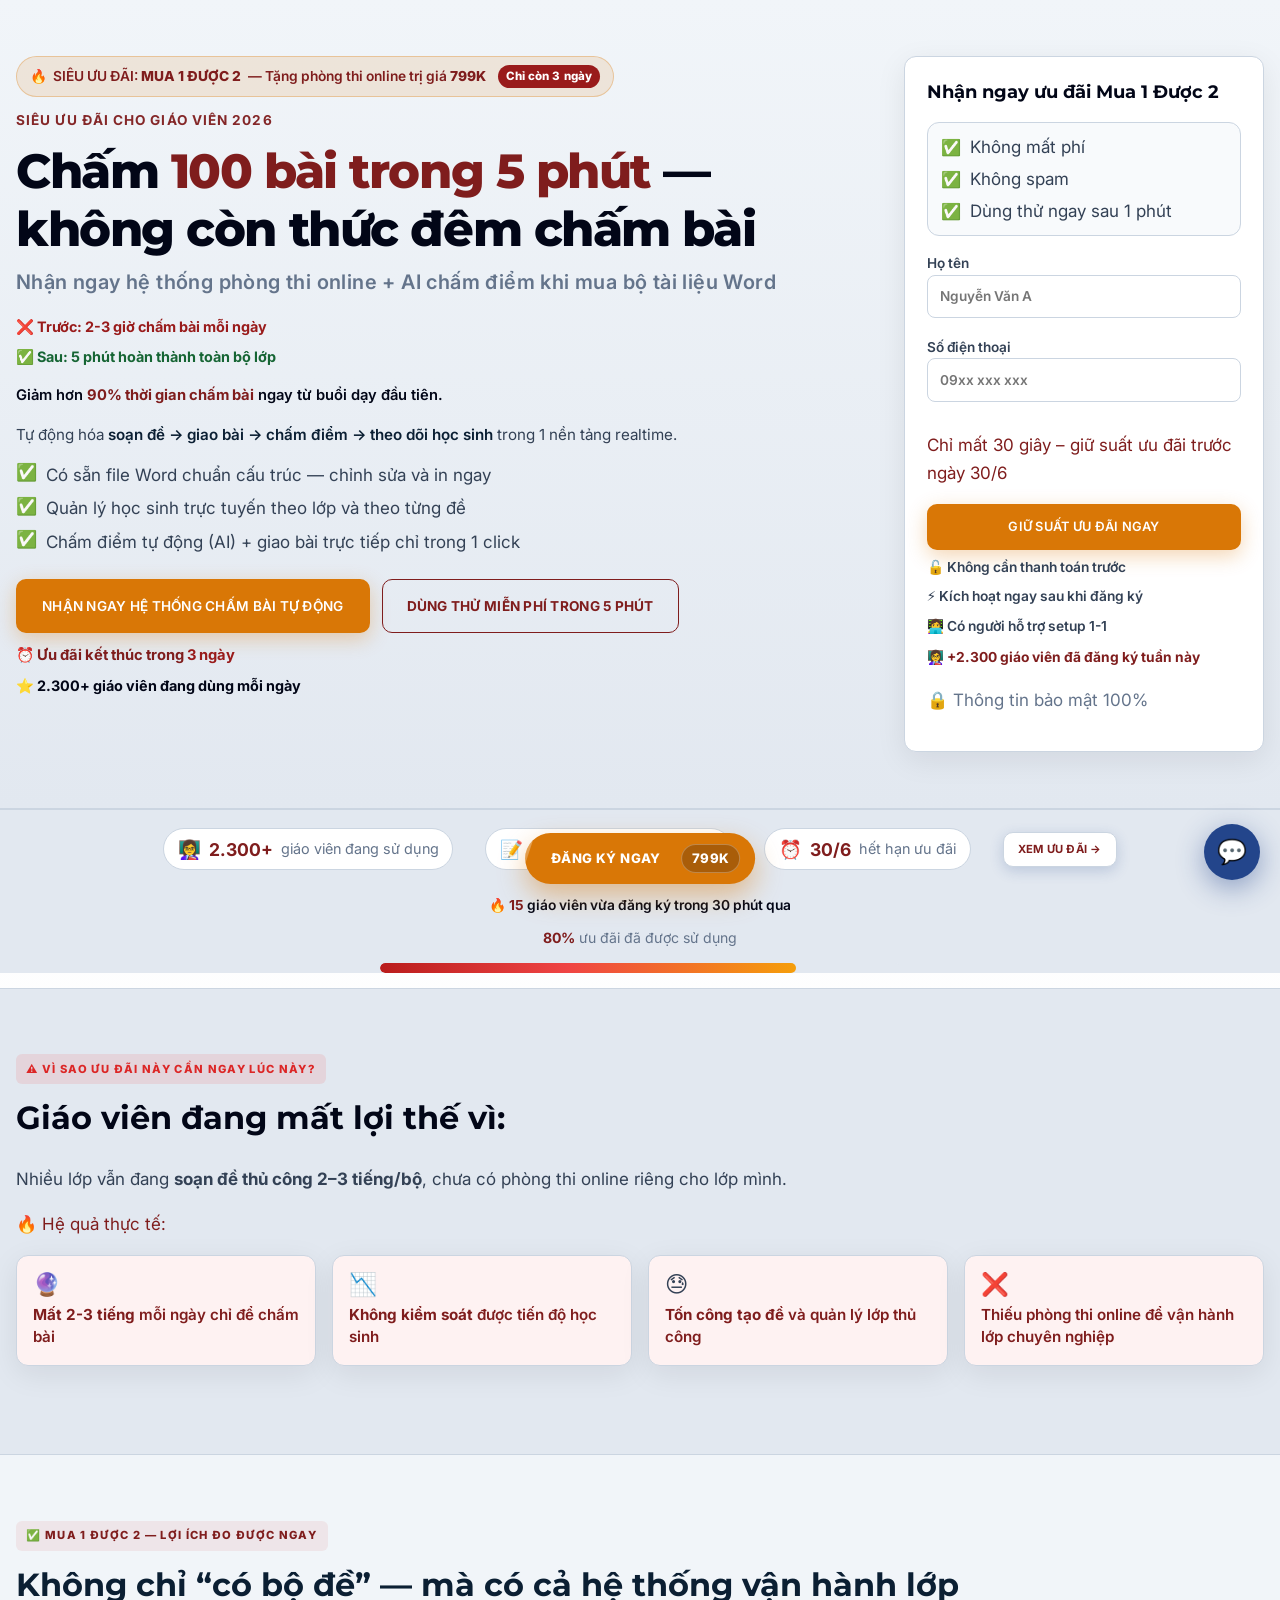
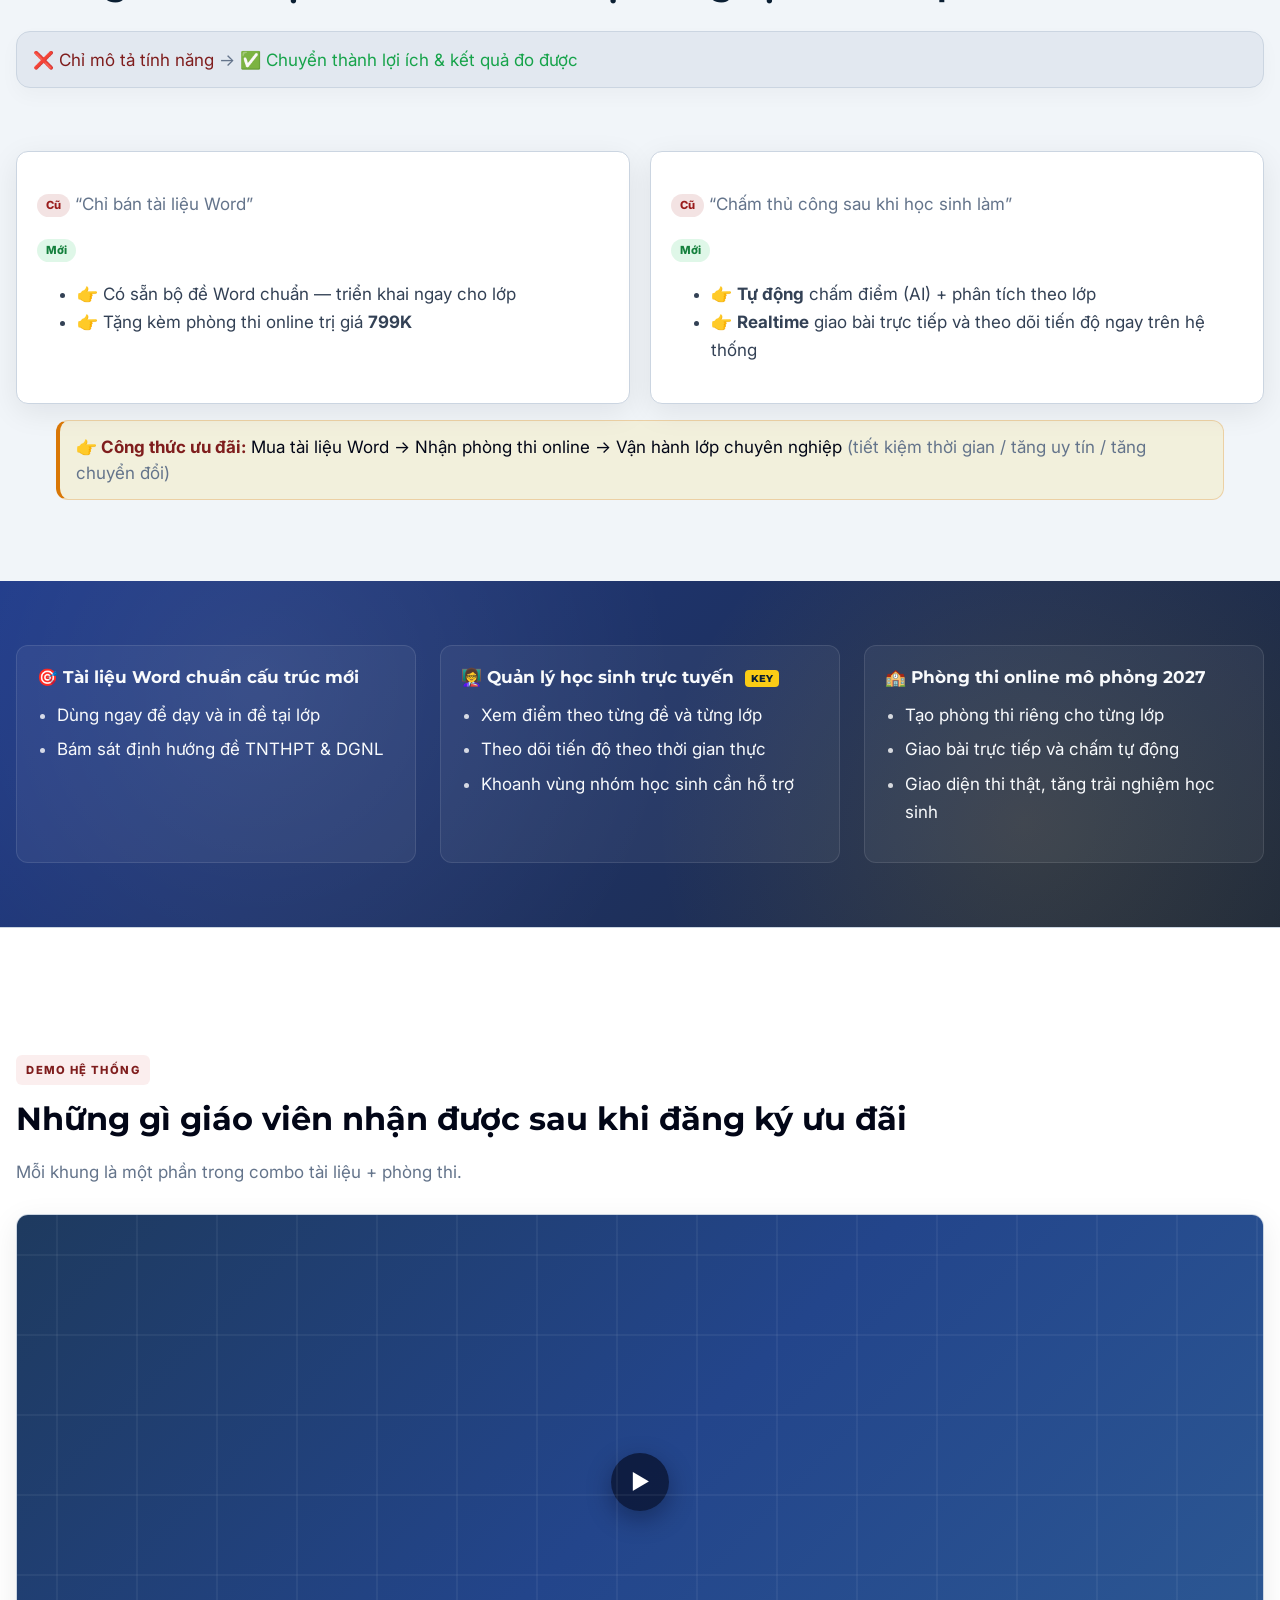
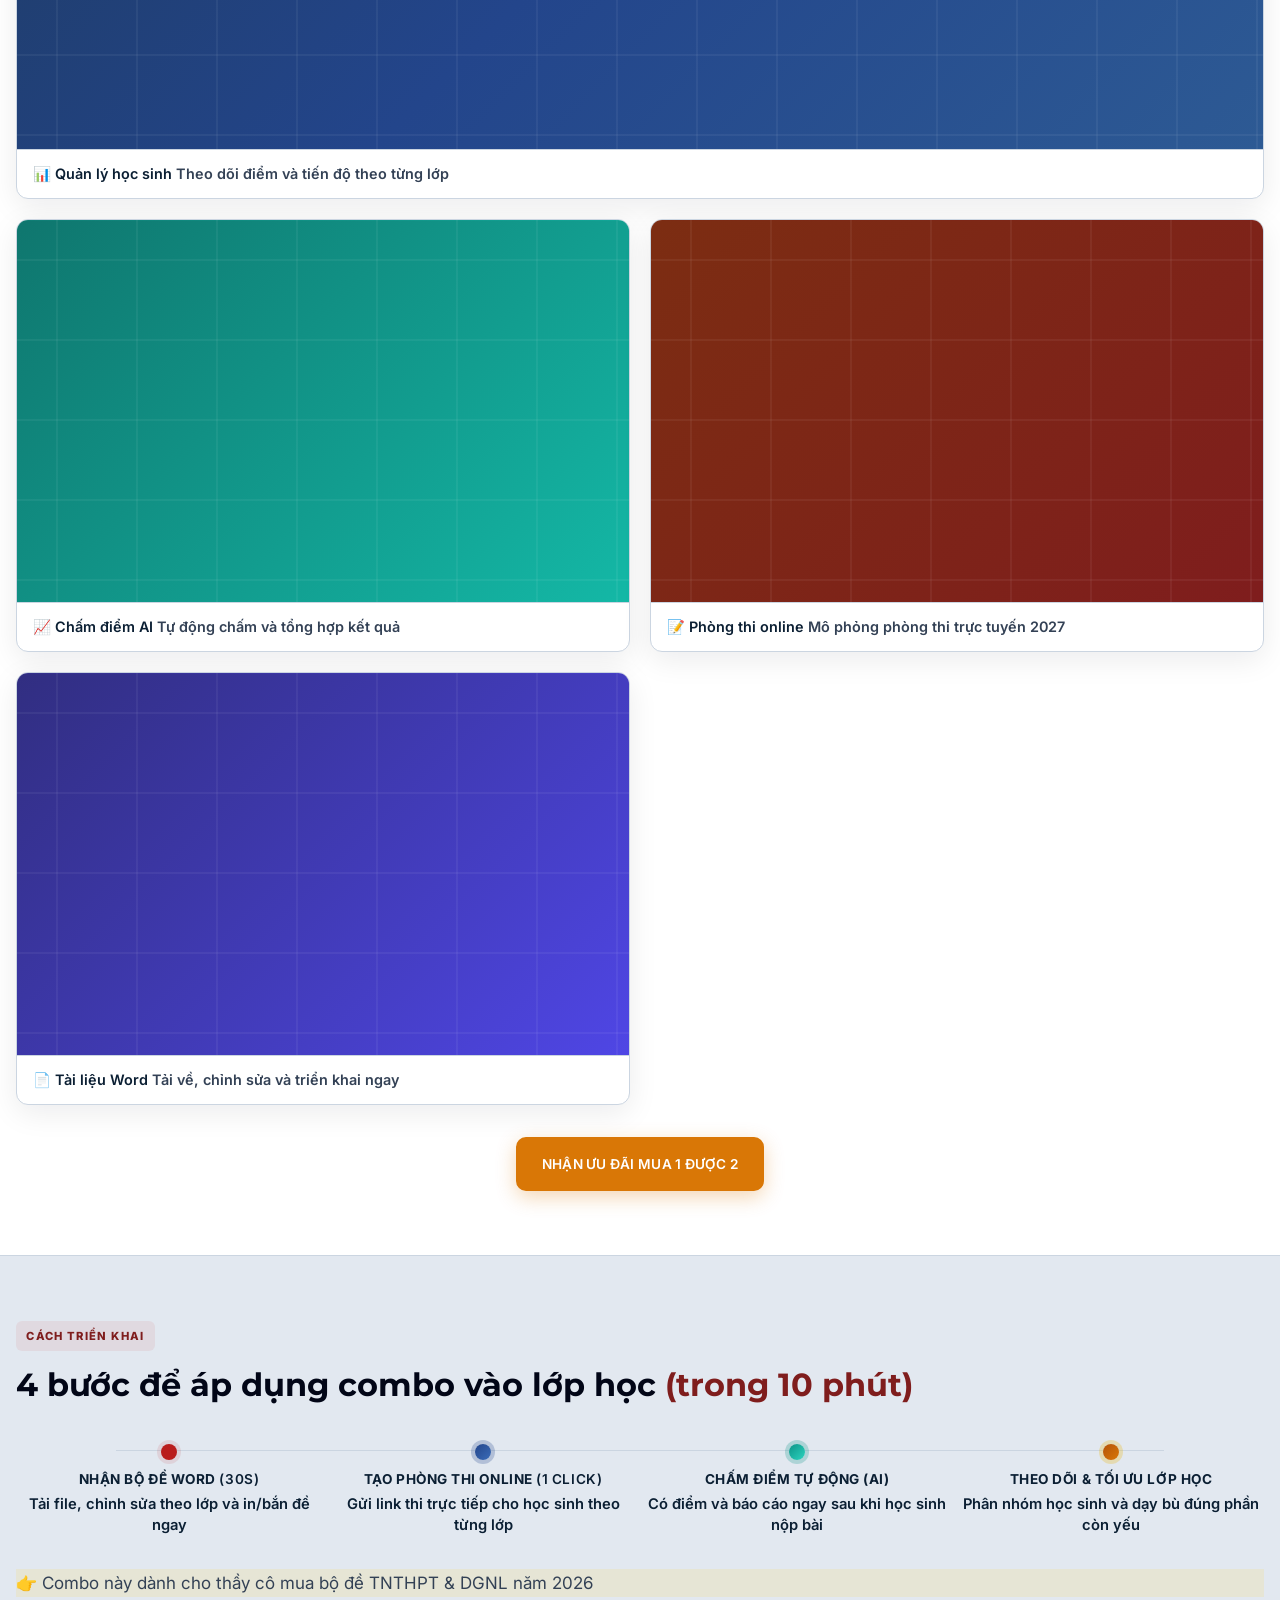
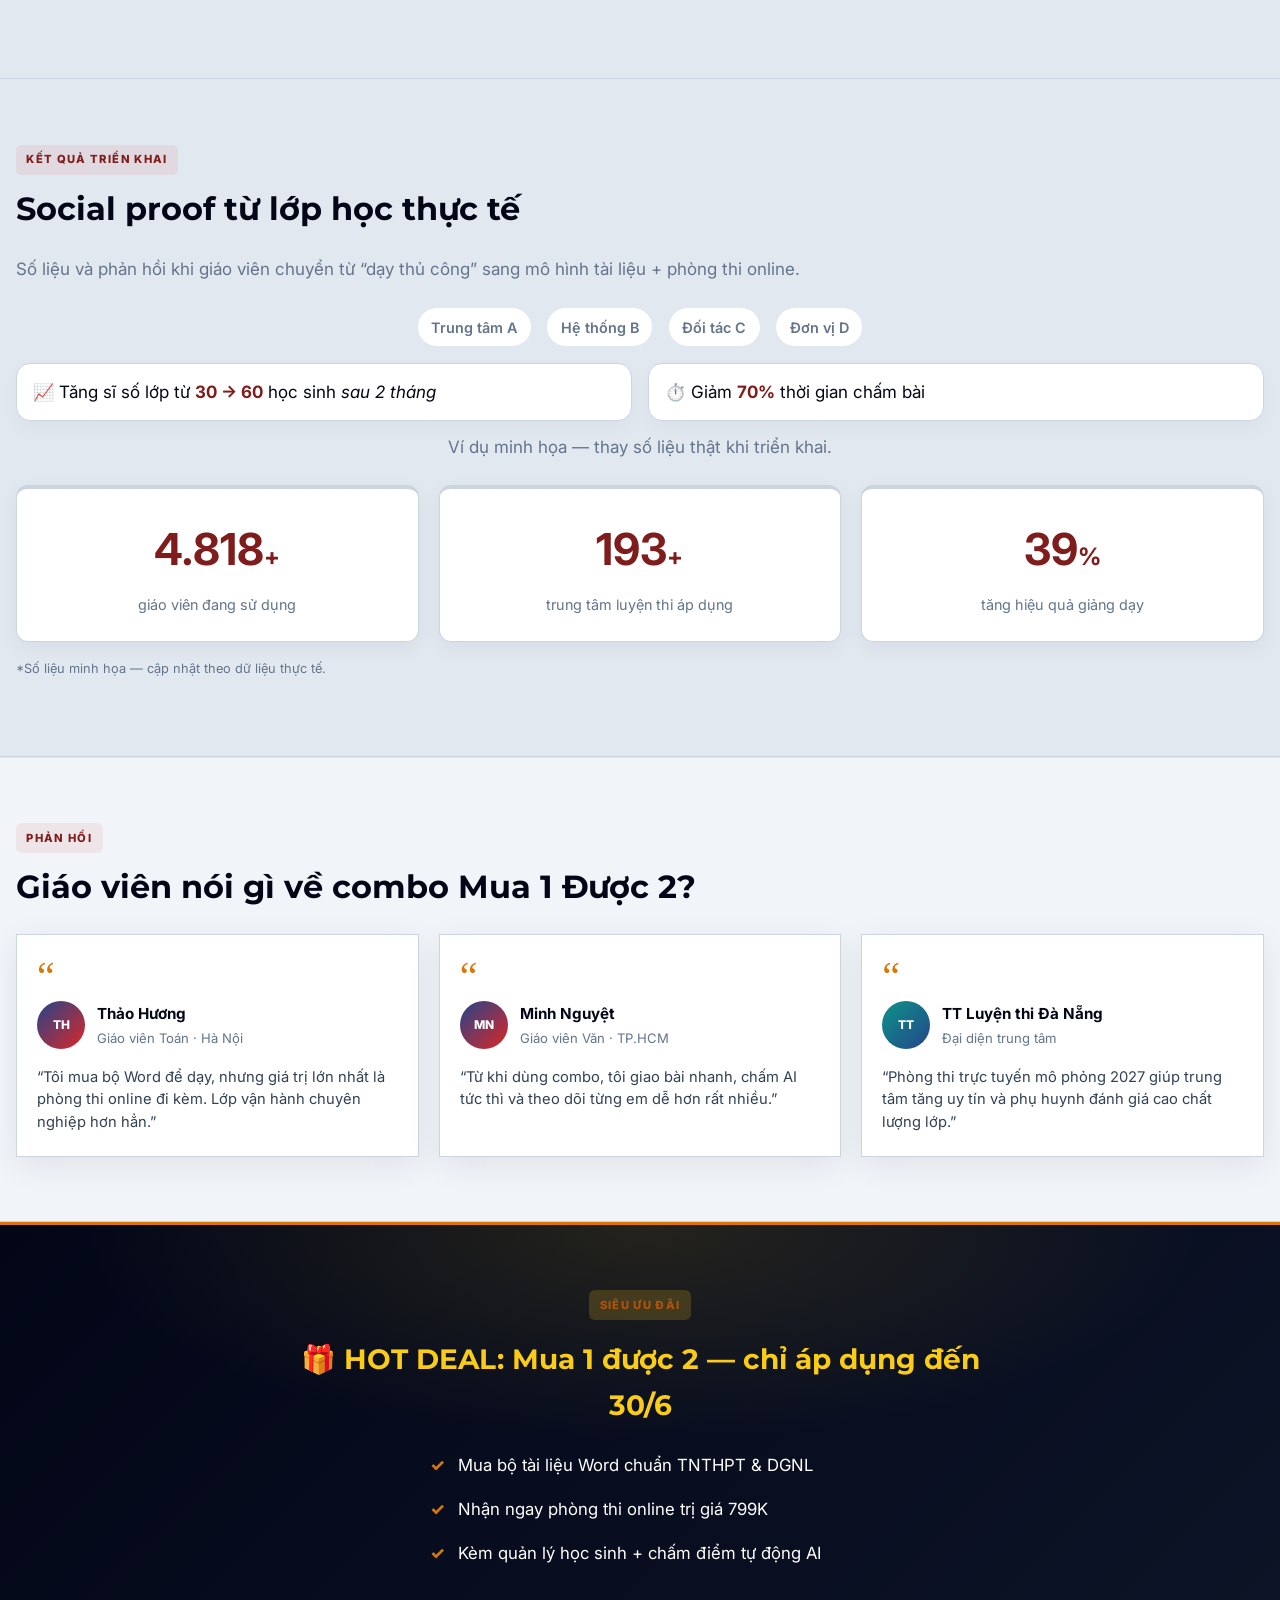
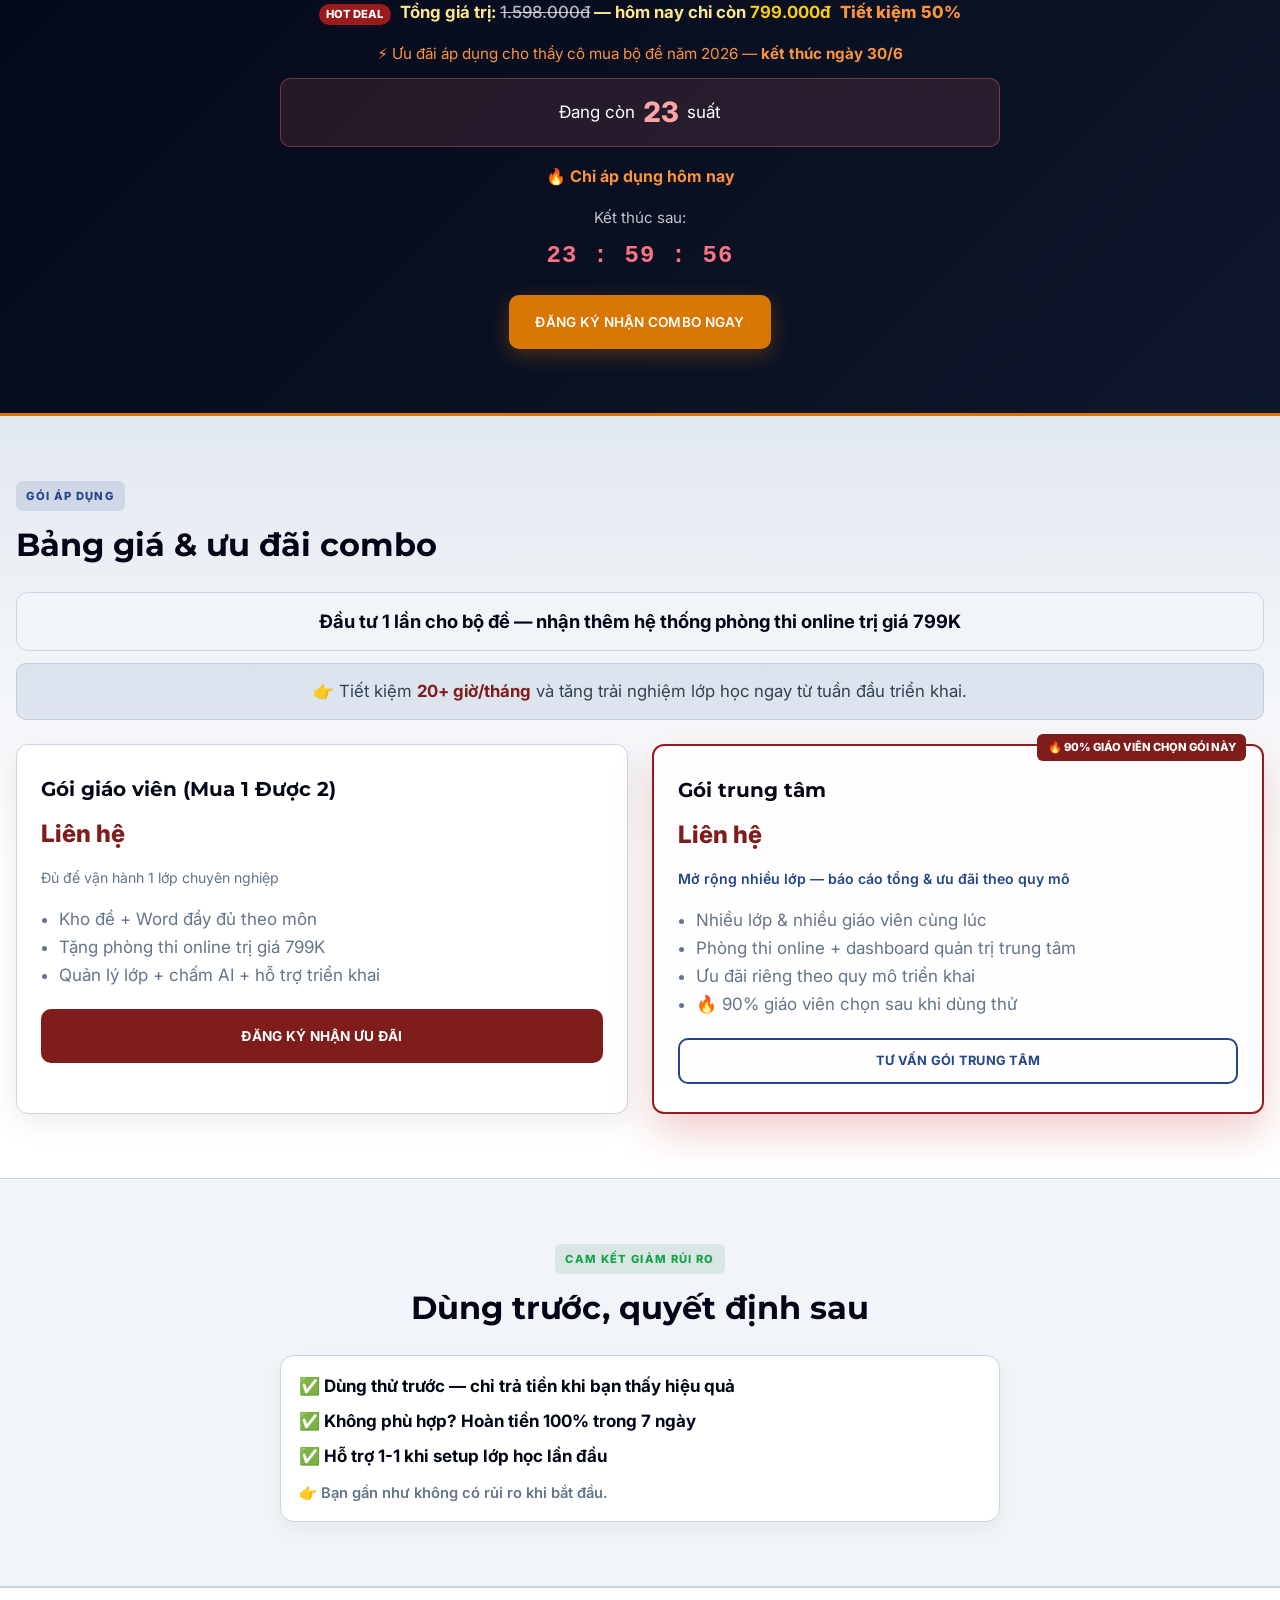
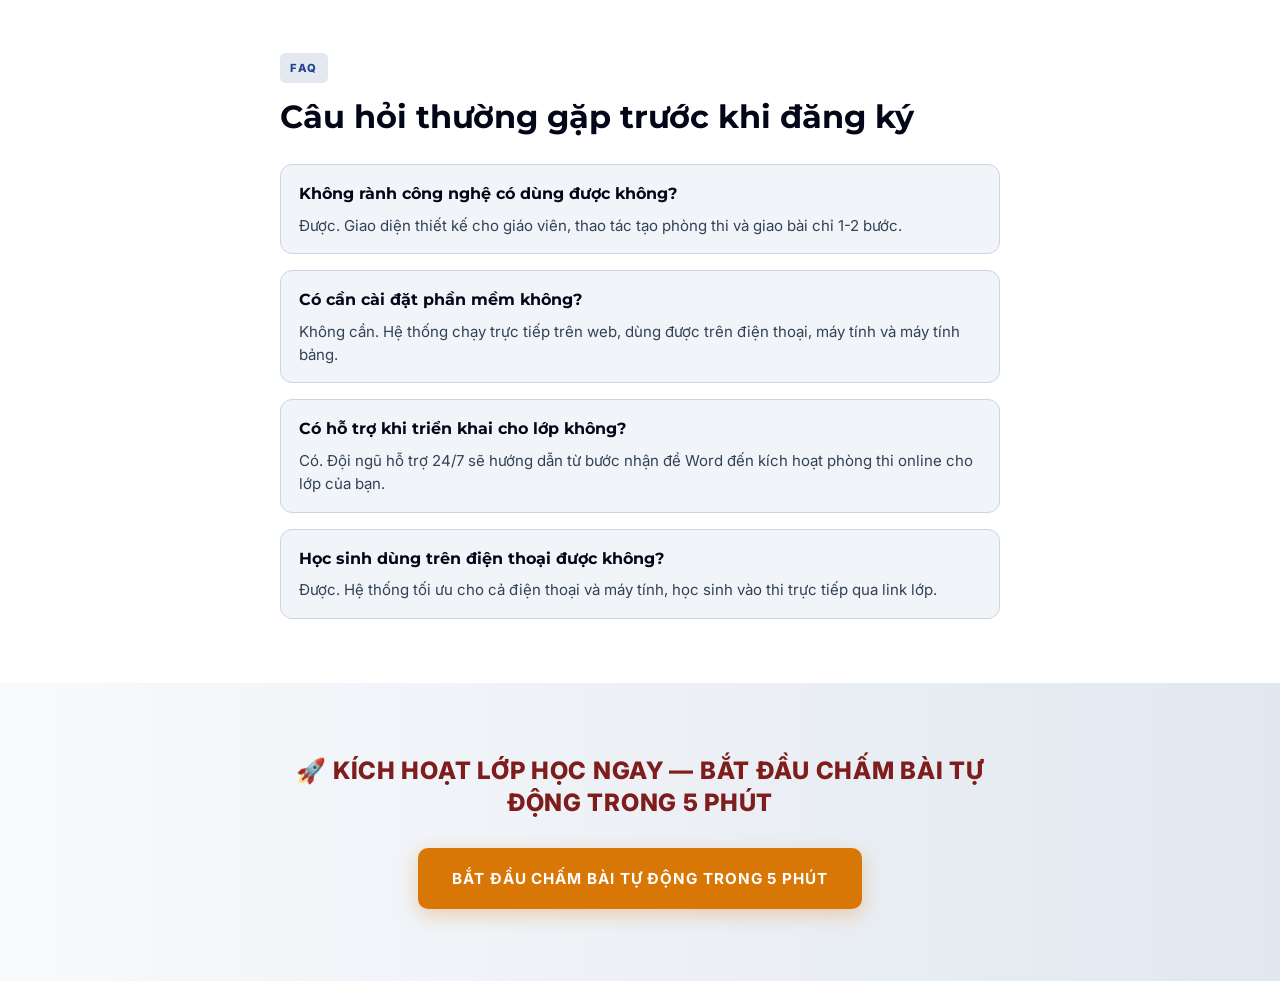
==== commit c7695c09: "Update index.html for new promotional content and enhance user engagement with dynamic statistics in" ====
--- a/index.html
+++ b/index.html
@@ -3,7 +3,7 @@
 <head>
   <meta charset="UTF-8" />
   <meta name="viewport" content="width=device-width, initial-scale=1.0" />
-  <title>DGNL Pro — Tiết kiệm 80% thời gian soạn đề &amp; quản lý lớp</title>
+  <title>Tài Liệu Chuẩn — Mua 1 được 2 cho giáo viên</title>
   <link rel="preconnect" href="https://fonts.googleapis.com" />
   <link rel="preconnect" href="https://fonts.gstatic.com" crossorigin />
   <link href="https://fonts.googleapis.com/css2?family=Inter:ital,opsz,wght@0,14..32,400;0,14..32,500;0,14..32,600;0,14..32,700;0,14..32,800;1,14..32,400&family=Montserrat:ital,wght@0,600;0,700;0,800;1,600&display=swap" rel="stylesheet" />
@@ -17,22 +17,32 @@
     <section class="hero hero--light" id="hero" aria-labelledby="hero-title">
       <div class="container hero-grid">
         <div class="hero-copy">
-          <p class="eyebrow eyebrow-brand">Dành cho giáo viên DGNL</p>
-          <h1 id="hero-title" class="hero-title">Giúp giáo viên DGNL tiết kiệm <span class="hero-hl-red">80% thời gian</span> soạn đề &amp; tăng hiệu quả lớp học <span class="hero-hl-yellow">ngay trong 7 ngày</span></h1>
-          <p class="hero-subtitle">Dạy nhanh hơn – quản lý dễ hơn – giữ học sinh tốt hơn</p>
-          <p class="hero-principle">Giáo viên không mua “đề” — họ mua <strong>thời gian + hiệu quả + thu nhập</strong>.</p>
+          <p class="hero-offer-strip">
+            <span aria-hidden="true">🔥</span>
+            <span class="hero-offer-main">SIÊU ƯU ĐÃI: <strong>MUA 1 ĐƯỢC 2</strong></span>
+            <span class="hero-offer-sub">— Tặng phòng thi online trị giá <strong class="hero-offer-price">799K</strong></span>
+            <span class="hero-urgency-badge">Chỉ còn 3 ngày</span>
+          </p>
+          <p class="eyebrow eyebrow-brand">SIÊU ƯU ĐÃI CHO GIÁO VIÊN 2026</p>
+          <h1 id="hero-title" class="hero-title">Chấm <span class="hero-hl-red">100 bài trong 5 phút</span> — không còn thức đêm chấm bài</h1>
+          <p class="hero-subtitle">Nhận ngay hệ thống phòng thi online + AI chấm điểm khi mua bộ tài liệu Word</p>
+          <p class="hero-before-after"><span class="hero-before">❌ Trước: 2-3 giờ chấm bài mỗi ngày</span><span class="hero-after">✅ Sau: 5 phút hoàn thành toàn bộ lớp</span></p>
+          <p class="hero-delta">Giảm hơn <strong>90% thời gian chấm bài</strong> ngay từ buổi dạy đầu tiên.</p>
+          <p class="hero-principle">Tự động hóa <strong>soạn đề → giao bài → chấm điểm → theo dõi học sinh</strong> trong 1 nền tảng realtime.</p>
           <ul class="hero-list hero-list-check">
-            <li><span class="hero-li-ico" aria-hidden="true">✅</span> Có sẵn file Word chỉnh sửa ngay</li>
-            <li><span class="hero-li-ico" aria-hidden="true">✅</span> Tạo đề + chấm điểm + báo cáo chỉ trong 1 click</li>
-            <li><span class="hero-li-ico" aria-hidden="true">✅</span> Tăng hiệu quả dạy &amp; giữ học sinh tốt hơn</li>
+            <li><span class="hero-li-ico" aria-hidden="true">✅</span> Có sẵn file Word chuẩn cấu trúc — chỉnh sửa và in ngay</li>
+            <li><span class="hero-li-ico" aria-hidden="true">✅</span> Quản lý học sinh trực tuyến theo lớp và theo từng đề</li>
+            <li><span class="hero-li-ico" aria-hidden="true">✅</span> Chấm điểm tự động (AI) + giao bài trực tiếp chỉ trong 1 click</li>
           </ul>
           <div class="hero-cta">
-            <button type="button" class="btn btn-cta-yellow btn-lg" data-open-modal>Nhận demo miễn phí</button>
-            <a href="#demo" class="btn btn-outline-red btn-lg">Xem file Word + hệ thống</a>
-          </div>
-        </div>
-        <aside class="hero-card hero-card-light" aria-label="Đăng ký nhận đề &amp; demo">
-          <h2 class="hero-card-title">Nhận ngay 5 bộ đề + tài khoản demo</h2>
+            <button type="button" class="btn btn-cta-yellow btn-lg" data-open-modal>Nhận ngay hệ thống chấm bài tự động</button>
+            <a href="#offer" class="btn btn-outline-red btn-lg">Dùng thử miễn phí trong 5 phút</a>
+          </div>
+          <p class="hero-cta-note"><span aria-hidden="true">⏰</span> Ưu đãi kết thúc trong <strong>3 ngày</strong></p>
+          <p class="hero-inline-proof"><span aria-hidden="true">⭐</span> 2.300+ giáo viên đang dùng mỗi ngày</p>
+        </div>
+        <aside class="hero-card hero-card-light" aria-label="Đăng ký nhận ưu đãi mua 1 được 2">
+          <h2 class="hero-card-title">Nhận ngay ưu đãi Mua 1 Được 2</h2>
           <ul class="hero-form-trust" aria-label="Cam kết">
             <li><span aria-hidden="true">✅</span> Không mất phí</li>
             <li><span aria-hidden="true">✅</span> Không spam</li>
@@ -41,8 +51,12 @@
           <form class="hero-form" id="heroForm">
             <label>Họ tên<input type="text" name="name" required placeholder="Nguyễn Văn A" autocomplete="name" /></label>
             <label>Số điện thoại<input type="tel" name="phone" required placeholder="09xx xxx xxx" autocomplete="tel" /></label>
-            <p class="hero-form-micro">Chỉ mất 30 giây – nhận ngay sau khi đăng ký</p>
-            <button type="submit" class="btn btn-cta-yellow btn-block">Nhận đề &amp; demo</button>
+            <p class="hero-form-micro">Chỉ mất 30 giây – giữ suất ưu đãi trước ngày 30/6</p>
+            <button type="submit" class="btn btn-cta-yellow btn-block">Giữ suất ưu đãi ngay</button>
+            <p class="hero-form-commit"><span aria-hidden="true">🔓</span> Không cần thanh toán trước</p>
+            <p class="hero-form-commit"><span aria-hidden="true">⚡</span> Kích hoạt ngay sau khi đăng ký</p>
+            <p class="hero-form-commit"><span aria-hidden="true">👩‍💻</span> Có người hỗ trợ setup 1-1</p>
+            <p class="hero-form-proof"><span aria-hidden="true">👩‍🏫</span> +2.300 giáo viên đã đăng ký tuần này</p>
             <p class="hero-form-privacy"><span class="hero-lock" aria-hidden="true">🔒</span> Thông tin bảo mật 100%</p>
           </form>
         </aside>
@@ -52,10 +66,17 @@
     <!-- Stats bar -->
     <div class="stats-strip stats-strip-rich stats-strip--light">
       <div class="container stats-strip-inner">
-        <div class="stats-strip-item"><span class="stats-ico" aria-hidden="true">👩‍🏫</span><strong>5.000+</strong> giáo viên</div>
-        <div class="stats-strip-item"><span class="stats-ico" aria-hidden="true">🏢</span><strong>200+</strong> trung tâm</div>
-        <div class="stats-strip-item"><span class="stats-ico" aria-hidden="true">📈</span><strong>40%</strong> hiệu quả*</div>
-        <a href="#social" class="btn btn-sm btn-stats-cta">Xem chứng thực →</a>
+        <div class="stats-strip-item"><span class="stats-ico" aria-hidden="true">👩‍🏫</span><strong>2.300+</strong> giáo viên đang sử dụng</div>
+        <div class="stats-strip-item"><span class="stats-ico" aria-hidden="true">📝</span><strong>50.000+</strong> bài thi đã chấm</div>
+        <div class="stats-strip-item"><span class="stats-ico" aria-hidden="true">⏰</span><strong>30/6</strong> hết hạn ưu đãi</div>
+        <a href="#offer" class="btn btn-sm btn-stats-cta">Xem ưu đãi →</a>
+      </div>
+      <div class="container">
+        <p class="live-activity" aria-live="polite"><span aria-hidden="true">🔥</span> <strong id="recentSignup">12</strong> giáo viên vừa đăng ký trong 30 phút qua</p>
+        <p class="progress-row"><span><strong id="teacherProgress">82%</strong> ưu đãi đã được sử dụng</span></p>
+        <div class="progress-track" role="img" aria-label="Tiến độ ưu đãi đã được sử dụng">
+          <span class="progress-fill" id="offerProgressFill" style="width: 82%;"></span>
+        </div>
       </div>
     </div>
 
@@ -63,27 +84,27 @@
     <section class="section section-pain section-pain--light" id="pain">
       <div class="container">
         <header class="section-head" data-reveal>
-          <span class="section-kicker kicker-danger-light">⚠️ Pain point — đi sâu hơn</span>
-          <h2 class="section-title">Giáo viên ĐGNL đang gặp:</h2>
-        </header>
-        <p class="pain-lead" data-reveal>Hiện tại nhiều giáo viên đang: <strong>“Soạn đề 2–3 tiếng”</strong> — chưa kể format Word.</p>
-        <p class="pain-upgrade" data-reveal><span aria-hidden="true">🔥</span> Nâng cấp cách nói:</p>
+          <span class="section-kicker kicker-danger-light">⚠️ Vì sao ưu đãi này cần ngay lúc này?</span>
+          <h2 class="section-title">Giáo viên đang mất lợi thế vì:</h2>
+        </header>
+        <p class="pain-lead" data-reveal>Nhiều lớp vẫn đang <strong>soạn đề thủ công 2–3 tiếng/bộ</strong>, chưa có phòng thi online riêng cho lớp mình.</p>
+        <p class="pain-upgrade" data-reveal><span aria-hidden="true">🔥</span> Hệ quả thực tế:</p>
         <div class="pain-grid">
           <article class="pain-card pain-card--warn" data-reveal>
             <span class="pain-emoji" aria-hidden="true">🔮</span>
-            <p>Mỗi tuần mất <strong>5–10 tiếng</strong> chỉ để soạn đề</p>
+            <p><strong>Mất 2-3 tiếng</strong> mỗi ngày chỉ để chấm bài</p>
           </article>
           <article class="pain-card pain-card--warn" data-reveal>
             <span class="pain-emoji" aria-hidden="true">📉</span>
-            <p>Dạy nhưng không biết học sinh yếu chỗ nào</p>
+            <p><strong>Không kiểm soát</strong> được tiến độ học sinh</p>
           </article>
           <article class="pain-card pain-card--warn" data-reveal>
             <span class="pain-emoji" aria-hidden="true">😓</span>
-            <p>Lớp đông → không kiểm soát được tiến độ</p>
+            <p><strong>Tốn công tạo đề</strong> và quản lý lớp thủ công</p>
           </article>
           <article class="pain-card pain-card--warn" data-reveal>
             <span class="pain-emoji" aria-hidden="true">❌</span>
-            <p>Không có hệ thống thi thử chuyên nghiệp</p>
+            <p>Thiếu phòng thi online để vận hành lớp chuyên nghiệp</p>
           </article>
         </div>
       </div>
@@ -93,8 +114,8 @@
     <section class="section section-solution section-solution--light" id="solution">
       <div class="container">
         <header class="section-head" data-reveal>
-          <span class="section-kicker kicker-brand">⚠️ Tính năng → lợi ích → kết quả</span>
-          <h2 class="section-title">Đẩy thêm một tầng: không chỉ “có gì” — mà “được gì”</h2>
+          <span class="section-kicker kicker-brand">✅ Mua 1 được 2 — lợi ích đo được ngay</span>
+          <h2 class="section-title">Không chỉ “có bộ đề” — mà có cả hệ thống vận hành lớp</h2>
         </header>
         <p class="mindset-bar" data-reveal>
           <span class="mindset-bad">❌ Chỉ mô tả tính năng</span>
@@ -104,29 +125,29 @@
         <p class="compare-examples-label" data-reveal>Ví dụ nâng cấp:</p>
         <div class="compare-grid">
           <article class="compare-card" data-reveal>
-            <p class="compare-old"><span class="compare-tag">Cũ</span> “Kho đề + file Word”</p>
+            <p class="compare-old"><span class="compare-tag">Cũ</span> “Chỉ bán tài liệu Word”</p>
             <div class="compare-new-block">
               <p class="compare-new-title"><span class="compare-tag compare-tag--new">Mới</span></p>
               <ul class="compare-benefits">
-                <li><span aria-hidden="true">👉</span> Soạn đề trong <strong>1 phút</strong> → không cần làm lại từ đầu</li>
-                <li><span aria-hidden="true">👉</span> Tiết kiệm <strong>20+ giờ</strong> mỗi tháng</li>
+                <li><span aria-hidden="true">👉</span> Có sẵn bộ đề Word chuẩn — triển khai ngay cho lớp</li>
+                <li><span aria-hidden="true">👉</span> Tặng kèm phòng thi online trị giá <strong>799K</strong></li>
               </ul>
             </div>
           </article>
           <article class="compare-card" data-reveal>
-            <p class="compare-old"><span class="compare-tag">Cũ</span> “Chấm tự động”</p>
+            <p class="compare-old"><span class="compare-tag">Cũ</span> “Chấm thủ công sau khi học sinh làm”</p>
             <div class="compare-new-block">
               <p class="compare-new-title"><span class="compare-tag compare-tag--new">Mới</span></p>
               <ul class="compare-benefits">
-                <li><span aria-hidden="true">👉</span> Biết ngay học sinh nào yếu → <strong>không cần chấm tay</strong></li>
-                <li><span aria-hidden="true">👉</span> Dạy đúng trọng tâm → <strong>tăng điểm nhanh hơn</strong></li>
+                <li><span aria-hidden="true">👉</span> <strong>Tự động</strong> chấm điểm (AI) + phân tích theo lớp</li>
+                <li><span aria-hidden="true">👉</span> <strong>Realtime</strong> giao bài trực tiếp và theo dõi tiến độ ngay trên hệ thống</li>
               </ul>
             </div>
           </article>
         </div>
         <blockquote class="golden-formula" data-reveal>
-          <span class="golden-formula-label">👉 Công thức vàng:</span>
-          Feature → Benefit → Outcome <span class="golden-formula-sub">(thời gian / tiền / kết quả)</span>
+          <span class="golden-formula-label">👉 Công thức ưu đãi:</span>
+          Mua tài liệu Word → Nhận phòng thi online → Vận hành lớp chuyên nghiệp <span class="golden-formula-sub">(tiết kiệm thời gian / tăng uy tín / tăng chuyển đổi)</span>
         </blockquote>
       </div>
     </section>
@@ -136,26 +157,26 @@
       <div class="container">
         <div class="three-col">
           <article class="info-block">
-            <h2 class="info-block-title">🎯 Format chuẩn đề minh họa BGD</h2>
+            <h2 class="info-block-title">🎯 Tài liệu Word chuẩn cấu trúc mới</h2>
             <ul class="bullet-list bullet-light">
-              <li>Giúp học sinh làm quen đề thật</li>
-              <li>Tăng uy tín lớp học của giáo viên</li>
+              <li>Dùng ngay để dạy và in đề tại lớp</li>
+              <li>Bám sát định hướng đề TNTHPT &amp; DGNL</li>
             </ul>
           </article>
           <article class="info-block info-block-key">
-            <h2 class="info-block-title">👩‍🏫 Hệ thống quản lý học sinh <span class="badge">KEY</span></h2>
+            <h2 class="info-block-title">👩‍🏫 Quản lý học sinh trực tuyến <span class="badge">KEY</span></h2>
             <ul class="bullet-list bullet-light">
-              <li>Xem điểm từng học sinh</li>
-              <li>Theo dõi tiến độ</li>
-              <li>Phân tích năng lực</li>
+              <li>Xem điểm theo từng đề và từng lớp</li>
+              <li>Theo dõi tiến độ theo thời gian thực</li>
+              <li>Khoanh vùng nhóm học sinh cần hỗ trợ</li>
             </ul>
           </article>
           <article class="info-block">
-            <h2 class="info-block-title">🏫 Phòng thi online riêng cho lớp</h2>
+            <h2 class="info-block-title">🏫 Phòng thi online mô phỏng 2027</h2>
             <ul class="bullet-list bullet-light">
-              <li>Tạo kỳ thi riêng</li>
-              <li>Có bảng xếp hạng</li>
-              <li>Giống thi thật 100%</li>
+              <li>Tạo phòng thi riêng cho từng lớp</li>
+              <li>Giao bài trực tiếp và chấm tự động</li>
+              <li>Giao diện thi thật, tăng trải nghiệm học sinh</li>
             </ul>
           </article>
         </div>
@@ -165,50 +186,52 @@
     <!-- Demo -->
     <section class="section section-demo section-demo--light" id="demo">
       <div class="container">
-        <p class="demo-hook" data-reveal>Xem cách giáo viên đang dùng hệ thống để vận hành lớp học — <strong>hiểu lợi ích trong 2 giây</strong>.</p>
+        <p class="demo-hook" data-reveal>Preview combo “Mua 1 được 2” — <strong>từ tài liệu Word đến phòng thi online</strong>.</p>
         <header class="section-head section-head-inline" data-reveal>
           <div>
-            <span class="section-kicker kicker-brand">Demo</span>
-            <h2 class="section-title">Giao diện thật — <span class="tag-important">Tăng chuyển đổi</span></h2>
-            <p class="section-sub">Mỗi khung = 1 lợi ích rõ (thay ảnh thật khi có).</p>
+            <span class="section-kicker kicker-brand">Demo hệ thống</span>
+            <h2 class="section-title">Những gì giáo viên nhận được sau khi đăng ký ưu đãi</h2>
+            <p class="section-sub">Mỗi khung là một phần trong combo tài liệu + phòng thi.</p>
           </div>
         </header>
         <div class="demo-grid demo-bento">
           <figure class="demo-figure demo-figure-wide" data-reveal>
-            <div class="demo-placeholder demo-ph-1" role="img" aria-label="Dashboard"></div>
+            <div class="demo-placeholder demo-ph-1" role="img" aria-label="Dashboard">
+              <span class="demo-play" aria-hidden="true">▶</span>
+            </div>
             <figcaption class="demo-cap">
               <span class="demo-cap-ico" aria-hidden="true">📊</span>
-              <span class="demo-cap-title">Dashboard</span>
-              <span class="demo-cap-desc">Xem toàn bộ lớp trong 5 giây</span>
+              <span class="demo-cap-title">Quản lý học sinh</span>
+              <span class="demo-cap-desc">Theo dõi điểm và tiến độ theo từng lớp</span>
             </figcaption>
           </figure>
           <figure class="demo-figure" data-reveal>
             <div class="demo-placeholder demo-ph-2" role="img" aria-label="Báo cáo"></div>
             <figcaption class="demo-cap">
               <span class="demo-cap-ico" aria-hidden="true">📈</span>
-              <span class="demo-cap-title">Báo cáo</span>
-              <span class="demo-cap-desc">Biết chính xác học sinh yếu phần nào</span>
+              <span class="demo-cap-title">Chấm điểm AI</span>
+              <span class="demo-cap-desc">Tự động chấm và tổng hợp kết quả</span>
             </figcaption>
           </figure>
           <figure class="demo-figure" data-reveal>
             <div class="demo-placeholder demo-ph-3" role="img" aria-label="Giao diện thi"></div>
             <figcaption class="demo-cap">
               <span class="demo-cap-ico" aria-hidden="true">📝</span>
-              <span class="demo-cap-title">Giao diện thi</span>
-              <span class="demo-cap-desc">Thi thử giống 100% thi thật</span>
+              <span class="demo-cap-title">Phòng thi online</span>
+              <span class="demo-cap-desc">Mô phỏng phòng thi trực tuyến 2027</span>
             </figcaption>
           </figure>
           <figure class="demo-figure" data-reveal>
             <div class="demo-placeholder demo-ph-4" role="img" aria-label="File Word"></div>
             <figcaption class="demo-cap">
               <span class="demo-cap-ico" aria-hidden="true">📄</span>
-              <span class="demo-cap-title">File Word</span>
-              <span class="demo-cap-desc">Tải về — chỉnh sửa — dùng ngay</span>
+              <span class="demo-cap-title">Tài liệu Word</span>
+              <span class="demo-cap-desc">Tải về, chỉnh sửa và triển khai ngay</span>
             </figcaption>
           </figure>
         </div>
         <div class="section-cta-row">
-          <button type="button" class="btn btn-cta-yellow btn-lg" data-open-modal>Nhận demo miễn phí</button>
+          <button type="button" class="btn btn-cta-yellow btn-lg" data-open-modal>Nhận ưu đãi mua 1 được 2</button>
         </div>
       </div>
     </section>
@@ -217,40 +240,40 @@
     <section class="section section-usecase section-usecase--light" id="use-case">
       <div class="container">
         <header class="section-head" data-reveal>
-          <span class="section-kicker kicker-brand">Lộ trình</span>
-          <h2 class="section-title">Chỉ 4 bước để vận hành lớp DGNL chuyên nghiệp <span class="title-time">(trong 10 phút)</span></h2>
+          <span class="section-kicker kicker-brand">Cách triển khai</span>
+          <h2 class="section-title">4 bước để áp dụng combo vào lớp học <span class="title-time">(trong 10 phút)</span></h2>
         </header>
         <div class="timeline timeline--compact" role="list">
           <div class="timeline-step" data-reveal>
             <span class="timeline-dot"></span>
             <div class="timeline-body">
-              <strong>Tải đề Word <span class="time-badge">(30s)</span></strong>
-              <span>Chọn đề — tải file — chỉnh nội dung nếu cần</span>
+              <strong>Nhận bộ đề Word <span class="time-badge">(30s)</span></strong>
+              <span>Tải file, chỉnh sửa theo lớp và in/bắn đề ngay</span>
             </div>
           </div>
           <div class="timeline-step" data-reveal>
             <span class="timeline-dot"></span>
             <div class="timeline-body">
-              <strong>Giao bài online <span class="time-badge">(1 click)</span></strong>
-              <span>Gửi link lớp — học sinh làm trên hệ thống</span>
+              <strong>Tạo phòng thi online <span class="time-badge">(1 click)</span></strong>
+              <span>Gửi link thi trực tiếp cho học sinh theo từng lớp</span>
             </div>
           </div>
           <div class="timeline-step" data-reveal>
             <span class="timeline-dot"></span>
             <div class="timeline-body">
-              <strong>Hệ thống chấm tự động</strong>
-              <span>Điểm &amp; nhận xét theo ma trận đề chuẩn</span>
+              <strong>Chấm điểm tự động (AI)</strong>
+              <span>Có điểm và báo cáo ngay sau khi học sinh nộp bài</span>
             </div>
           </div>
           <div class="timeline-step" data-reveal>
             <span class="timeline-dot"></span>
             <div class="timeline-body">
-              <strong>Xem báo cáo &amp; dạy lại</strong>
-              <span>Khoanh vùng lỗ hổng — điều chỉnh bài giảng</span>
-            </div>
-          </div>
-        </div>
-        <p class="usecase-tip" data-reveal><span aria-hidden="true">👉</span> Thêm thời gian cụ thể = tăng tin tưởng</p>
+              <strong>Theo dõi &amp; tối ưu lớp học</strong>
+              <span>Phân nhóm học sinh và dạy bù đúng phần còn yếu</span>
+            </div>
+          </div>
+        </div>
+        <p class="usecase-tip" data-reveal><span aria-hidden="true">👉</span> Combo này dành cho thầy cô mua bộ đề TNTHPT &amp; DGNL năm 2026</p>
       </div>
     </section>
 
@@ -258,10 +281,10 @@
     <section class="section section-social section-social--light" id="social">
       <div class="container">
         <header class="section-head" data-reveal>
-          <span class="section-kicker kicker-brand">Tin cậy</span>
-          <h2 class="section-title">Social proof</h2>
-        </header>
-        <p class="section-sub" data-reveal>Số liệu + câu chuyện chuyển đổi (cập nhật logo đối tác khi có).</p>
+          <span class="section-kicker kicker-brand">Kết quả triển khai</span>
+          <h2 class="section-title">Social proof từ lớp học thực tế</h2>
+        </header>
+        <p class="section-sub" data-reveal>Số liệu và phản hồi khi giáo viên chuyển từ “dạy thủ công” sang mô hình tài liệu + phòng thi online.</p>
 
         <div class="logo-strip" data-reveal aria-label="Đối tác minh họa">
           <span class="logo-pill">Trung tâm A</span>
@@ -303,7 +326,7 @@
       <div class="container">
         <header class="section-head" data-reveal>
           <span class="section-kicker kicker-brand">Phản hồi</span>
-          <h2 class="section-title" id="testimonial-heading">Giáo viên nói gì?</h2>
+          <h2 class="section-title" id="testimonial-heading">Giáo viên nói gì về combo Mua 1 Được 2?</h2>
         </header>
         <div class="testimonial-grid">
           <blockquote class="testimonial-card" data-reveal>
@@ -314,7 +337,7 @@
                 <p class="testimonial-meta">Giáo viên Toán · Hà Nội</p>
               </div>
             </div>
-            <p class="testimonial-quote">“Trước đây tôi mất 2–3 tiếng soạn đề, giờ chỉ 10 phút. Quan trọng là tôi biết chính xác học sinh yếu ở đâu để dạy lại.”</p>
+            <p class="testimonial-quote">“Tôi mua bộ Word để dạy, nhưng giá trị lớn nhất là phòng thi online đi kèm. Lớp vận hành chuyên nghiệp hơn hẳn.”</p>
           </blockquote>
           <blockquote class="testimonial-card" data-reveal>
             <div class="testimonial-head">
@@ -324,7 +347,7 @@
                 <p class="testimonial-meta">Giáo viên Văn · TP.HCM</p>
               </div>
             </div>
-            <p class="testimonial-quote">“Lớp đông mà vẫn theo dõi được từng em — báo cáo rõ ràng, không còn chấm tay qua đêm.”</p>
+            <p class="testimonial-quote">“Từ khi dùng combo, tôi giao bài nhanh, chấm AI tức thì và theo dõi từng em dễ hơn rất nhiều.”</p>
           </blockquote>
           <blockquote class="testimonial-card" data-reveal>
             <div class="testimonial-head">
@@ -334,7 +357,7 @@
                 <p class="testimonial-meta">Đại diện trung tâm</p>
               </div>
             </div>
-            <p class="testimonial-quote">“Phòng thi online giống thi thật — phụ huynh tin tưởng hơn, tỉ lệ giữ chân học sinh tốt lên rõ.”</p>
+            <p class="testimonial-quote">“Phòng thi trực tuyến mô phỏng 2027 giúp trung tâm tăng uy tín và phụ huynh đánh giá cao chất lượng lớp.”</p>
           </blockquote>
         </div>
       </div>
@@ -344,15 +367,16 @@
     <section class="section offer-block offer-block--contrast" id="offer">
       <div class="container narrow">
         <header class="section-head section-head-center" data-reveal>
-          <span class="section-kicker kicker-gold">Ưu đãi</span>
-        </header>
-        <h2 class="offer-title">🎁 Dành riêng cho giáo viên:</h2>
+          <span class="section-kicker kicker-gold">Siêu ưu đãi</span>
+        </header>
+        <h2 class="offer-title">🎁 HOT DEAL: Mua 1 được 2 — chỉ áp dụng đến 30/6</h2>
         <ul class="offer-list">
-          <li>Tặng 10 bộ đề + file Word</li>
-          <li>Tặng 1 phòng thi online riêng</li>
-          <li>Dùng thử full tính năng 7 ngày</li>
+          <li>Mua bộ tài liệu Word chuẩn TNTHPT &amp; DGNL</li>
+          <li>Nhận ngay phòng thi online trị giá 799K</li>
+          <li>Kèm quản lý học sinh + chấm điểm tự động AI</li>
         </ul>
-        <p class="offer-scarcity" data-reveal><span aria-hidden="true">⚡</span> Chỉ dành cho <strong>100 giáo viên đầu tiên</strong> hôm nay</p>
+        <p class="offer-anchor" data-reveal><span class="offer-hot-badge">HOT DEAL</span> Tổng giá trị: <s>1.598.000đ</s> — hôm nay chỉ còn <strong>799.000đ</strong> <span class="offer-save">Tiết kiệm 50%</span></p>
+        <p class="offer-scarcity" data-reveal><span aria-hidden="true">⚡</span> Ưu đãi áp dụng cho thầy cô mua bộ đề năm 2026 — <strong>kết thúc ngày 30/6</strong></p>
         <div class="offer-slots" data-reveal>
           <span class="offer-slots-label">Đang còn</span>
           <span class="offer-slots-num" id="offerSlots">23</span>
@@ -363,7 +387,7 @@
           <span class="countdown-label">Kết thúc sau:</span>
           <span class="countdown-digits" id="countdown">-- : -- : --</span>
         </div>
-        <button type="button" class="btn btn-cta-yellow btn-lg" data-open-modal>Nhận tài khoản dùng thử</button>
+        <button type="button" class="btn btn-cta-yellow btn-lg" data-open-modal>Đăng ký nhận combo ngay</button>
       </div>
     </section>
 
@@ -371,34 +395,78 @@
     <section class="section section-pricing" id="pricing">
       <div class="container">
         <header class="section-head" data-reveal>
-          <span class="section-kicker kicker-blue">Đầu tư</span>
-          <h2 class="section-title">Bảng giá</h2>
-        </header>
-        <p class="pricing-promo" data-reveal>Chỉ bằng <strong>1 buổi dạy</strong> – tiết kiệm <strong>hàng chục giờ</strong> mỗi tháng</p>
-        <p class="pricing-value-prop" data-reveal><span aria-hidden="true">👉</span> Tiết kiệm <strong>20+ giờ/tháng</strong> cho giáo viên — so với soạn đề &amp; chấm thủ công.</p>
+          <span class="section-kicker kicker-blue">Gói áp dụng</span>
+          <h2 class="section-title">Bảng giá &amp; ưu đãi combo</h2>
+        </header>
+        <p class="pricing-promo" data-reveal>Đầu tư 1 lần cho bộ đề — nhận thêm hệ thống phòng thi online trị giá 799K</p>
+        <p class="pricing-value-prop" data-reveal><span aria-hidden="true">👉</span> Tiết kiệm <strong>20+ giờ/tháng</strong> và tăng trải nghiệm lớp học ngay từ tuần đầu triển khai.</p>
         <div class="pricing-grid">
           <article class="pricing-card pricing-card-teacher" data-reveal>
-            <h3>Gói giáo viên</h3>
+            <h3>Gói giáo viên (Mua 1 Được 2)</h3>
             <p class="pricing-price">Liên hệ</p>
             <p class="pricing-hint">Đủ để vận hành 1 lớp chuyên nghiệp</p>
             <ul class="pricing-features">
-              <li>Kho đề + Word đầy đủ</li>
-              <li>1 tài khoản quản lý</li>
-              <li>Hỗ trợ qua hotline</li>
+              <li>Kho đề + Word đầy đủ theo môn</li>
+              <li>Tặng phòng thi online trị giá 799K</li>
+              <li>Quản lý lớp + chấm AI + hỗ trợ triển khai</li>
             </ul>
-            <button type="button" class="btn btn-primary btn-block btn-pricing-cta" data-open-modal>Nhận demo ngay</button>
+            <button type="button" class="btn btn-primary btn-block btn-pricing-cta" data-open-modal>Đăng ký nhận ưu đãi</button>
           </article>
           <article class="pricing-card pricing-card-featured" data-reveal>
-            <span class="pricing-badge">Nâng cấp</span>
+            <span class="pricing-badge">🔥 90% giáo viên chọn gói này</span>
             <h3>Gói trung tâm</h3>
             <p class="pricing-price">Liên hệ</p>
             <p class="pricing-hint pricing-hint--upsell">Mở rộng nhiều lớp — báo cáo tổng &amp; ưu đãi theo quy mô</p>
             <ul class="pricing-features">
-              <li>Nhiều lớp &amp; giáo viên</li>
-              <li>Báo cáo &amp; phòng thi online</li>
-              <li>Ưu đãi theo quy mô</li>
+              <li>Nhiều lớp &amp; nhiều giáo viên cùng lúc</li>
+              <li>Phòng thi online + dashboard quản trị trung tâm</li>
+                <li>Ưu đãi riêng theo quy mô triển khai</li>
+                <li>🔥 90% giáo viên chọn sau khi dùng thử</li>
             </ul>
             <button type="button" class="btn btn-outline btn-block btn-pricing-upsell" data-open-modal>Tư vấn gói trung tâm</button>
+          </article>
+        </div>
+      </div>
+    </section>
+
+    <section class="section section-risk-reversal" id="risk-reversal">
+      <div class="container narrow">
+        <header class="section-head section-head-center" data-reveal>
+          <span class="section-kicker kicker-green">Cam kết giảm rủi ro</span>
+          <h2 class="section-title">Dùng trước, quyết định sau</h2>
+        </header>
+        <div class="risk-card" data-reveal>
+          <p class="risk-item"><span aria-hidden="true">✅</span> Dùng thử trước — chỉ trả tiền khi bạn thấy hiệu quả</p>
+          <p class="risk-item"><span aria-hidden="true">✅</span> Không phù hợp? Hoàn tiền 100% trong 7 ngày</p>
+          <p class="risk-item"><span aria-hidden="true">✅</span> Hỗ trợ 1-1 khi setup lớp học lần đầu</p>
+          <p class="risk-note"><span aria-hidden="true">👉</span> Bạn gần như không có rủi ro khi bắt đầu.</p>
+        </div>
+      </div>
+    </section>
+
+    <!-- FAQ -->
+    <section class="section section-faq" id="faq">
+      <div class="container narrow">
+        <header class="section-head" data-reveal>
+          <span class="section-kicker kicker-blue">FAQ</span>
+          <h2 class="section-title">Câu hỏi thường gặp trước khi đăng ký</h2>
+        </header>
+        <div class="faq-list">
+          <article class="faq-item" data-reveal>
+            <h3>Không rành công nghệ có dùng được không?</h3>
+            <p>Được. Giao diện thiết kế cho giáo viên, thao tác tạo phòng thi và giao bài chỉ 1-2 bước.</p>
+          </article>
+          <article class="faq-item" data-reveal>
+            <h3>Có cần cài đặt phần mềm không?</h3>
+            <p>Không cần. Hệ thống chạy trực tiếp trên web, dùng được trên điện thoại, máy tính và máy tính bảng.</p>
+          </article>
+          <article class="faq-item" data-reveal>
+            <h3>Có hỗ trợ khi triển khai cho lớp không?</h3>
+            <p>Có. Đội ngũ hỗ trợ 24/7 sẽ hướng dẫn từ bước nhận đề Word đến kích hoạt phòng thi online cho lớp của bạn.</p>
+          </article>
+          <article class="faq-item" data-reveal>
+            <h3>Học sinh dùng trên điện thoại được không?</h3>
+            <p>Được. Hệ thống tối ưu cho cả điện thoại và máy tính, học sinh vào thi trực tiếp qua link lớp.</p>
           </article>
         </div>
       </div>
@@ -408,21 +476,22 @@
     <section class="section cta-final" id="cta-final">
       <div class="cta-final-inner">
         <div class="container narrow cta-final-content" data-reveal>
-          <p class="cta-final-slogan">🚀 Biến việc dạy DGNL thành lợi thế kiếm tiền</p>
-          <button type="button" class="btn btn-cta-final btn-xl" data-open-modal>Nhận demo ngay</button>
+          <p class="cta-final-slogan">🚀 Kích hoạt lớp học ngay — bắt đầu chấm bài tự động trong 5 phút</p>
+          <button type="button" class="btn btn-cta-final btn-xl" data-open-modal>Bắt đầu chấm bài tự động trong 5 phút</button>
         </div>
       </div>
     </section>
   </main>
 
   <a href="#hero" class="fab-chat" aria-label="Chat hỗ trợ">💬</a>
+  <button type="button" class="sticky-mobile-cta" data-open-modal><span class="sticky-main">Đăng ký ngay</span><span class="sticky-price">799K</span></button>
 
   <!-- Modal -->
   <div class="modal-backdrop" id="modalBackdrop" hidden>
     <div class="modal" role="dialog" aria-modal="true" aria-labelledby="modalTitle">
       <button type="button" class="modal-close" id="modalClose" aria-label="Đóng">×</button>
-      <h2 id="modalTitle">Đăng ký nhận demo</h2>
-      <p class="modal-lead">Để lại thông tin — chúng tôi gửi tài khoản dùng thử &amp; 5 đề mẫu.</p>
+      <h2 id="modalTitle">Đăng ký nhận ưu đãi</h2>
+      <p class="modal-lead">Để lại thông tin — chúng tôi gửi chi tiết combo tài liệu Word + phòng thi online trị giá 799K.</p>
       <form class="modal-form" id="modalForm">
         <label>Họ tên<input type="text" name="name" required /></label>
         <label>Số điện thoại<input type="tel" name="phone" required /></label>
--- a/styles.css
+++ b/styles.css
@@ -863,6 +863,23 @@
   aspect-ratio: 16 / 10;
   background-size: cover;
   background-position: center;
+  position: relative;
+}
+
+.demo-play {
+  position: absolute;
+  left: 50%;
+  top: 50%;
+  transform: translate(-50%, -50%);
+  width: 58px;
+  height: 58px;
+  border-radius: 50%;
+  display: grid;
+  place-items: center;
+  background: rgba(2, 6, 23, 0.62);
+  color: #fff;
+  font-size: 1.3rem;
+  box-shadow: 0 8px 24px rgba(2, 6, 23, 0.35);
 }
 
 .demo-ph-1 {
@@ -1254,14 +1271,21 @@
   border: 1px solid var(--border);
   border-radius: var(--radius);
   box-shadow: var(--shadow);
+  transition: transform 0.2s ease, box-shadow 0.2s ease, border-color 0.2s ease;
+}
+
+.pricing-card:hover {
+  transform: translateY(-4px);
+  box-shadow: var(--shadow-lg);
+  border-color: #94a3b8;
 }
 
 .pricing-card-featured {
   border-width: 2px;
   border-color: #991b1b;
-  transform: scale(1.02);
+  transform: scale(1.1);
   background: linear-gradient(180deg, #fffdfd 0%, #ffffff 100%);
-  box-shadow: 0 10px 30px rgba(185, 28, 28, 0.1);
+  box-shadow: 0 18px 42px rgba(185, 28, 28, 0.22);
 }
 
 @media (max-width: 640px) {
@@ -1281,6 +1305,8 @@
   text-transform: uppercase;
   padding: 0.25rem 0.65rem;
   border-radius: 6px;
+  max-width: 88%;
+  white-space: nowrap;
 }
 
 .pricing-card h3 {
@@ -1403,6 +1429,109 @@
   transform: scale(1.06);
 }
 
+.sticky-mobile-cta {
+  position: fixed;
+  left: 50%;
+  bottom: 1rem;
+  transform: translateX(-50%);
+  z-index: 120;
+  border: none;
+  font: inherit;
+  font-family: var(--font);
+  border-radius: 999px;
+  padding: 0.7rem 0.9rem;
+  background: var(--gold);
+  color: #fff;
+  font-weight: 800;
+  text-transform: uppercase;
+  letter-spacing: 0.03em;
+  font-size: 0.82rem;
+  line-height: 1;
+  white-space: nowrap;
+  box-shadow: 0 12px 28px rgba(217, 119, 6, 0.42);
+  display: inline-flex;
+  align-items: center;
+  justify-content: center;
+  gap: 0.55rem;
+  cursor: pointer;
+  overflow: hidden;
+  animation: ctaFloat 2.2s ease-in-out infinite, ctaPulse 1.8s ease-in-out infinite;
+}
+
+.sticky-main {
+  display: inline-flex;
+  align-items: center;
+  padding: 0.42rem 0.72rem;
+}
+
+.sticky-price {
+  display: inline-flex;
+  align-items: center;
+  padding: 0.42rem 0.62rem;
+  border-radius: 999px;
+  background: rgba(2, 6, 23, 0.22);
+  border: 1px solid rgba(255, 255, 255, 0.26);
+}
+
+.sticky-mobile-cta::after {
+  content: "";
+  position: absolute;
+  top: -40%;
+  left: -30%;
+  width: 30%;
+  height: 180%;
+  background: linear-gradient(120deg, rgba(255, 255, 255, 0), rgba(255, 255, 255, 0.45), rgba(255, 255, 255, 0));
+  transform: rotate(18deg);
+  animation: ctaShine 2.6s linear infinite;
+  pointer-events: none;
+}
+
+.sticky-mobile-cta:hover {
+  background: var(--gold-dark);
+}
+
+@keyframes ctaFloat {
+  0%,
+  100% {
+    transform: translateX(-50%) translateY(0);
+  }
+  50% {
+    transform: translateX(-50%) translateY(-3px);
+  }
+}
+
+@keyframes ctaPulse {
+  0%,
+  100% {
+    box-shadow: 0 12px 28px rgba(217, 119, 6, 0.42);
+  }
+  50% {
+    box-shadow: 0 16px 34px rgba(217, 119, 6, 0.58);
+  }
+}
+
+@keyframes ctaShine {
+  0% {
+    left: -35%;
+  }
+  100% {
+    left: 125%;
+  }
+}
+
+@media (max-width: 768px) {
+  .fab-chat {
+    bottom: 5.2rem;
+  }
+}
+
+@media (prefers-reduced-motion: reduce) {
+  .sticky-mobile-cta,
+  .sticky-mobile-cta::after {
+    animation: none;
+  }
+}
+
 /* Modal */
 .modal-backdrop {
   position: fixed;
@@ -1501,6 +1630,80 @@
   letter-spacing: 0.08em;
 }
 
+.hero-offer-strip {
+  margin: 0 0 0.75rem;
+  padding: 0.5rem 0.8rem;
+  display: inline-flex;
+  align-items: center;
+  gap: 0.4rem;
+  background: rgba(217, 119, 6, 0.12);
+  border: 1px solid rgba(217, 119, 6, 0.3);
+  border-radius: 999px;
+  color: #7f1d1d;
+  font-size: 0.86rem;
+  font-weight: 600;
+}
+
+.hero-offer-strip strong {
+  color: #7f1d1d;
+  font-weight: 800;
+}
+
+.hero-offer-price {
+  white-space: nowrap;
+}
+
+.hero-urgency-badge {
+  display: inline-flex;
+  align-items: center;
+  margin-left: 0.35rem;
+  padding: 0.12rem 0.5rem;
+  border-radius: 999px;
+  background: #991b1b;
+  color: #ffffff;
+  font-size: 0.72rem;
+  font-weight: 800;
+  letter-spacing: 0.01em;
+}
+
+.hero-cta-note {
+  margin: 0.65rem 0 0;
+  color: var(--red);
+  font-weight: 700;
+  font-size: 0.92rem;
+}
+
+.hero-cta-note strong {
+  color: #991b1b;
+}
+
+.hero-before-after {
+  display: grid;
+  gap: 0.35rem;
+  margin: 0 0 0.9rem;
+  font-size: 0.9rem;
+  font-weight: 700;
+}
+
+.hero-before {
+  color: #991b1b;
+}
+
+.hero-after {
+  color: #166534;
+}
+
+.hero-delta {
+  margin: 0 0 0.95rem;
+  font-size: 0.92rem;
+  color: var(--text-title);
+  font-weight: 600;
+}
+
+.hero-delta strong {
+  color: var(--red);
+}
+
 .hero-principle {
   color: var(--text-body);
   font-size: 0.95rem;
@@ -1512,7 +1715,19 @@
 }
 
 .hero-list-check li {
+  list-style: none;
+  display: flex;
+  align-items: flex-start;
+  gap: 0.55rem;
+  margin-bottom: 0.5rem;
+  line-height: 1.5;
   color: var(--text-body);
+}
+
+.hero-list-check {
+  list-style: none;
+  margin: 0 0 1.5rem;
+  padding-left: 0;
 }
 
 .btn-cta-yellow {
@@ -1599,12 +1814,36 @@
   color: var(--text-muted) !important;
 }
 
+.hero-form-commit {
+  margin: 0.4rem 0 0;
+  font-size: 0.86rem;
+  color: var(--text-body);
+  font-weight: 600;
+}
+
+.hero-form-proof {
+  margin: 0.55rem 0 0;
+  font-size: 0.86rem;
+  color: var(--red);
+  font-weight: 700;
+}
+
+.hero-inline-proof {
+  margin: 0.4rem 0 0;
+  font-size: 0.9rem;
+  color: var(--text-title);
+  font-weight: 700;
+}
+
 .hero-subtitle {
   color: var(--text-muted) !important;
 }
 
 .hero-li-ico {
   color: var(--green);
+  line-height: 1;
+  margin-top: 0.1rem;
+  flex-shrink: 0;
 }
 
 .stats-strip--light {
@@ -1634,6 +1873,46 @@
   background: var(--red);
   color: var(--white);
   border-color: var(--red);
+}
+
+.progress-row {
+  margin: 0 0 0.85rem;
+  text-align: center;
+  font-size: 0.88rem;
+  color: var(--text-muted);
+}
+
+.progress-row strong {
+  color: var(--red);
+}
+
+.live-activity {
+  margin: 0.35rem 0 0.55rem;
+  text-align: center;
+  font-size: 0.86rem;
+  color: var(--text-title);
+  font-weight: 600;
+}
+
+.live-activity strong {
+  color: var(--red);
+}
+
+.progress-track {
+  width: min(520px, 100%);
+  margin: 0 auto 0.95rem;
+  height: 10px;
+  border-radius: 999px;
+  background: #e2e8f0;
+  overflow: hidden;
+}
+
+.progress-fill {
+  display: block;
+  height: 100%;
+  background: linear-gradient(90deg, #b91c1c 0%, #ef4444 45%, #f59e0b 100%);
+  border-radius: inherit;
+  transition: width 0.4s ease;
 }
 
 .kicker-danger-light {
@@ -1996,6 +2275,72 @@
   text-align: center;
 }
 
+.offer-anchor {
+  text-align: center;
+  margin: 0 0 0.85rem;
+  font-size: 1.05rem;
+  font-weight: 700;
+  color: #fde68a;
+}
+
+.offer-anchor s {
+  color: rgba(255, 255, 255, 0.7);
+  font-weight: 500;
+}
+
+.offer-anchor strong {
+  color: #facc15;
+}
+
+.offer-hot-badge {
+  display: inline-flex;
+  align-items: center;
+  padding: 0.1rem 0.45rem;
+  margin-right: 0.35rem;
+  border-radius: 999px;
+  background: #991b1b;
+  color: #fff;
+  font-size: 0.7rem;
+  font-weight: 800;
+}
+
+.offer-save {
+  margin-left: 0.35rem;
+  color: #fb923c;
+  font-weight: 800;
+}
+
+.section-faq {
+  background: var(--white);
+  border-top: 1px solid var(--border);
+}
+
+.faq-list {
+  display: grid;
+  gap: 1rem;
+  margin-top: 0.5rem;
+}
+
+.faq-item {
+  background: var(--bg-soft);
+  border: 1px solid var(--border);
+  border-radius: 12px;
+  padding: 1rem 1.1rem;
+}
+
+.faq-item h3 {
+  margin: 0 0 0.4rem;
+  color: var(--text-title);
+  font-size: 1rem;
+}
+
+.faq-item p {
+  margin: 0;
+  color: var(--text-body);
+  font-size: 0.94rem;
+  line-height: 1.55;
+}
+
 .pricing-value-prop {
   text-align: center;
   font-size: 1.05rem;
@@ -2038,6 +2383,37 @@
 
 .pricing-card-featured .btn-pricing-upsell:hover {
   background: rgba(35, 69, 139, 0.08) !important;
+}
+
+.section-risk-reversal {
+  background: var(--bg-soft);
+  border-top: 1px solid var(--border);
+  border-bottom: 1px solid var(--border);
+}
+
+.risk-card {
+  background: var(--white);
+  border: 1px solid var(--border);
+  border-radius: 14px;
+  padding: 1rem 1.1rem;
+  box-shadow: 0 8px 20px rgba(2, 6, 23, 0.05);
+}
+
+.risk-item {
+  margin: 0;
+  color: var(--text-title);
+  font-weight: 700;
+}
+
+.risk-item + .risk-item {
+  margin-top: 0.45rem;
+}
+
+.risk-note {
+  margin: 0.65rem 0 0;
+  color: var(--text-muted);
+  font-size: 0.92rem;
+  font-weight: 600;
 }
 
 .cta-final-content .cta-final-label {
@@ -2109,6 +2485,137 @@
   font-variant-numeric: tabular-nums;
 }
 
+@media (max-width: 768px) {
+  .hero-offer-strip {
+    width: 100%;
+    display: grid;
+    grid-template-columns: auto 1fr;
+    grid-template-areas:
+      "icon main"
+      ". sub"
+      ". badge";
+    column-gap: 0.35rem;
+    row-gap: 0.08rem;
+    align-items: start;
+    padding: 0.34rem 0.62rem;
+    line-height: 1.2;
+    margin: 0 0 0.42rem;
+    border-radius: 999px;
+    background: rgba(217, 119, 6, 0.1);
+    border: 1px solid rgba(217, 119, 6, 0.28);
+    font-size: 0.75rem;
+  }
+
+  .hero-offer-strip > span[aria-hidden="true"] {
+    grid-area: icon;
+    margin-top: 0.02rem;
+    font-size: 0.82rem;
+  }
+
+  .hero-offer-main {
+    grid-area: main;
+    display: block;
+    font-weight: 800;
+    color: #991b1b;
+    letter-spacing: 0.005em;
+  }
+
+  .hero-offer-sub {
+    grid-area: sub;
+    display: block;
+    font-size: 0.68rem;
+    color: #7f1d1d;
+    font-weight: 600;
+  }
+
+  .hero-urgency-badge {
+    grid-area: badge;
+    justify-self: start;
+    margin-left: 0;
+    margin-top: 0.1rem;
+    padding: 0.06rem 0.36rem;
+    font-size: 0.66rem;
+    line-height: 1.2;
+  }
+
+  .hero--light .hero-title {
+    font-size: clamp(1.6rem, 6vw, 2rem);
+    line-height: 1.25;
+  }
+
+  .hero-principle,
+  .hero-list-check {
+    display: none;
+  }
+
+  .hero-cta {
+    flex-direction: column;
+    gap: 0.65rem;
+  }
+
+  .hero-cta .btn {
+    width: 100%;
+    justify-content: center;
+    padding: 0.95rem 1rem;
+    font-size: 0.88rem;
+  }
+
+  .hero-card-light {
+    display: none;
+  }
+
+  .pain-grid {
+    grid-template-columns: 1fr;
+    gap: 0.7rem;
+  }
+
+  .pain-card--warn {
+    padding: 0.8rem 0.85rem !important;
+  }
+
+  .pain-card--warn p {
+    font-size: 0.9rem;
+    line-height: 1.4;
+  }
+
+  .section-demo .demo-grid {
+    gap: 0.85rem;
+  }
+
+  .section-demo .demo-figure {
+    border-radius: 10px;
+  }
+
+  .offer-slots {
+    margin-bottom: 0.8rem;
+    padding: 0.75rem 0.85rem;
+  }
+
+  .offer-slots-num {
+    font-size: 2rem;
+  }
+
+  .countdown-digits {
+    font-size: 1.8rem;
+  }
+
+  .pricing-grid {
+    grid-template-columns: 1fr;
+  }
+
+  .pricing-card-featured {
+    order: 1;
+    transform: none;
+    box-shadow: 0 16px 36px rgba(185, 28, 28, 0.26);
+  }
+
+  .pricing-card-teacher {
+    order: 2;
+    opacity: 0.92;
+    transform: scale(0.97);
+  }
+}
+
 .pricing-promo {
   text-align: center;
   font-size: 1.15rem;
